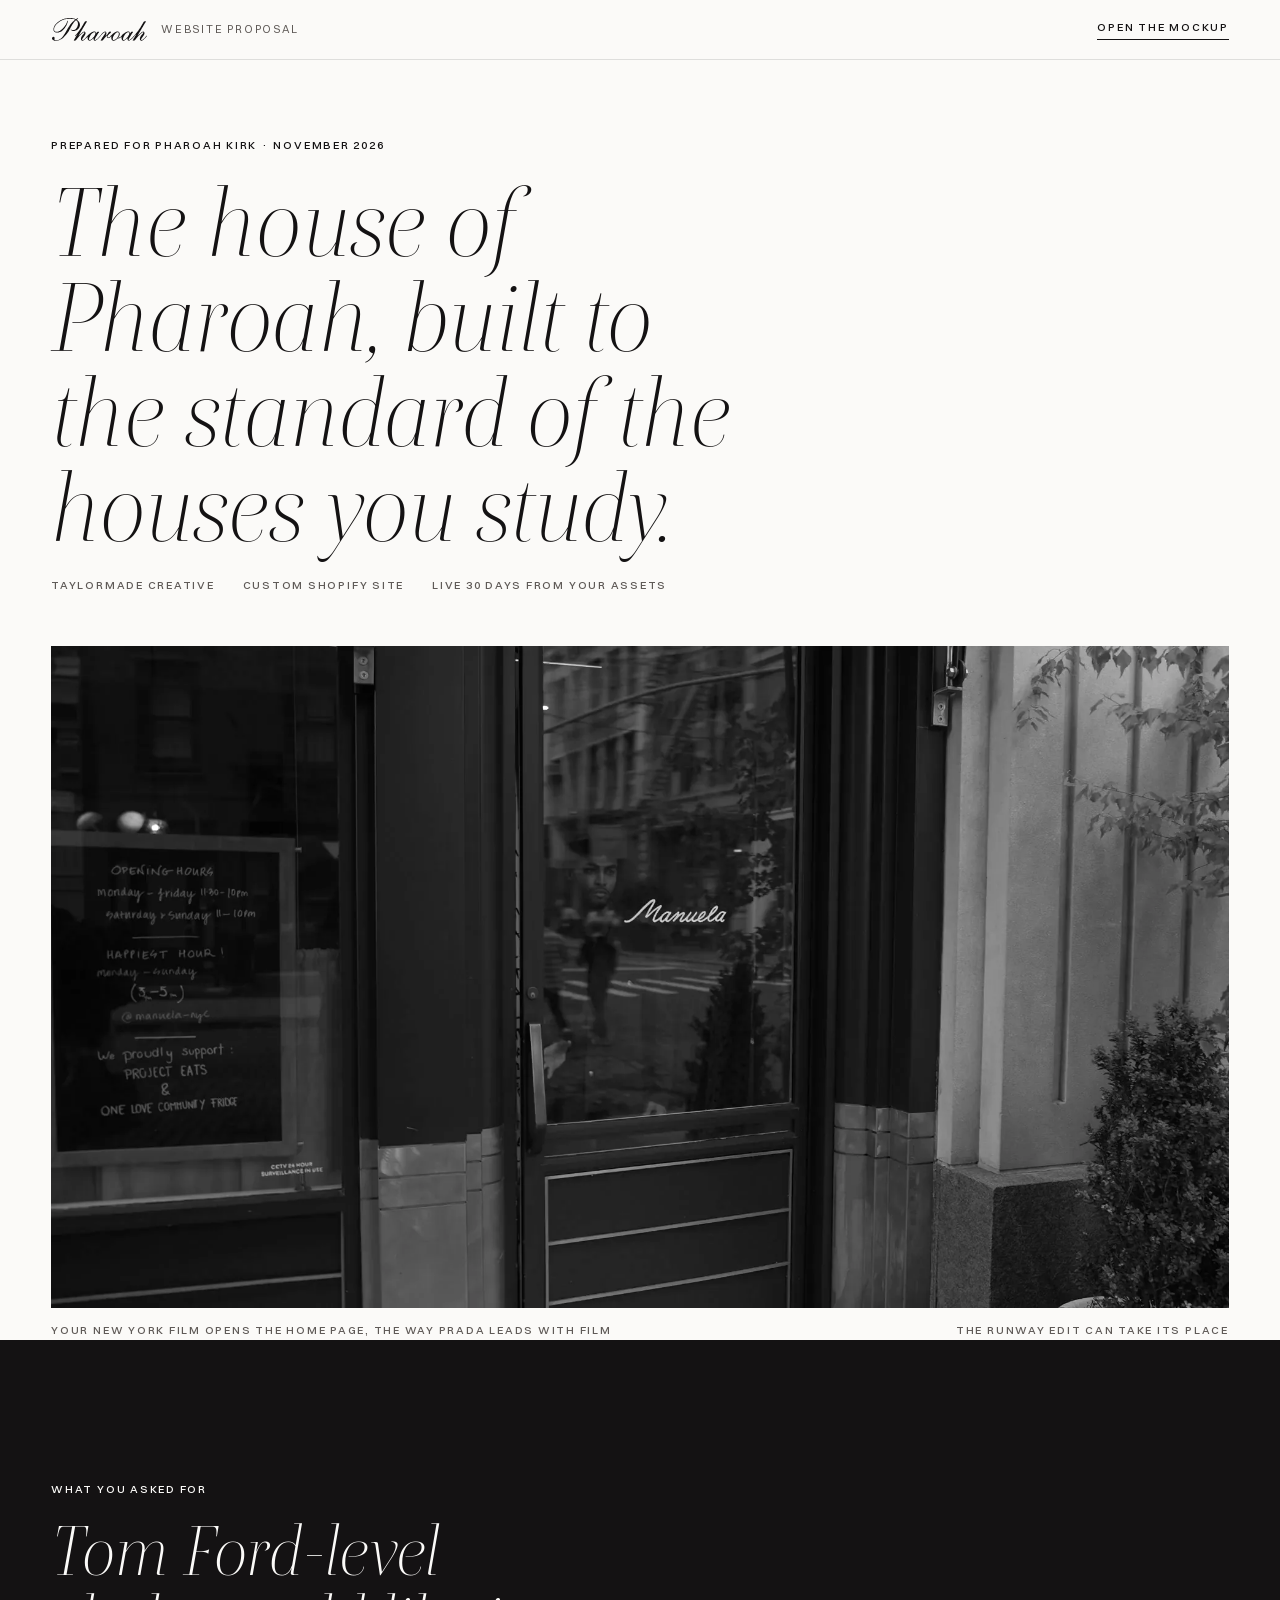
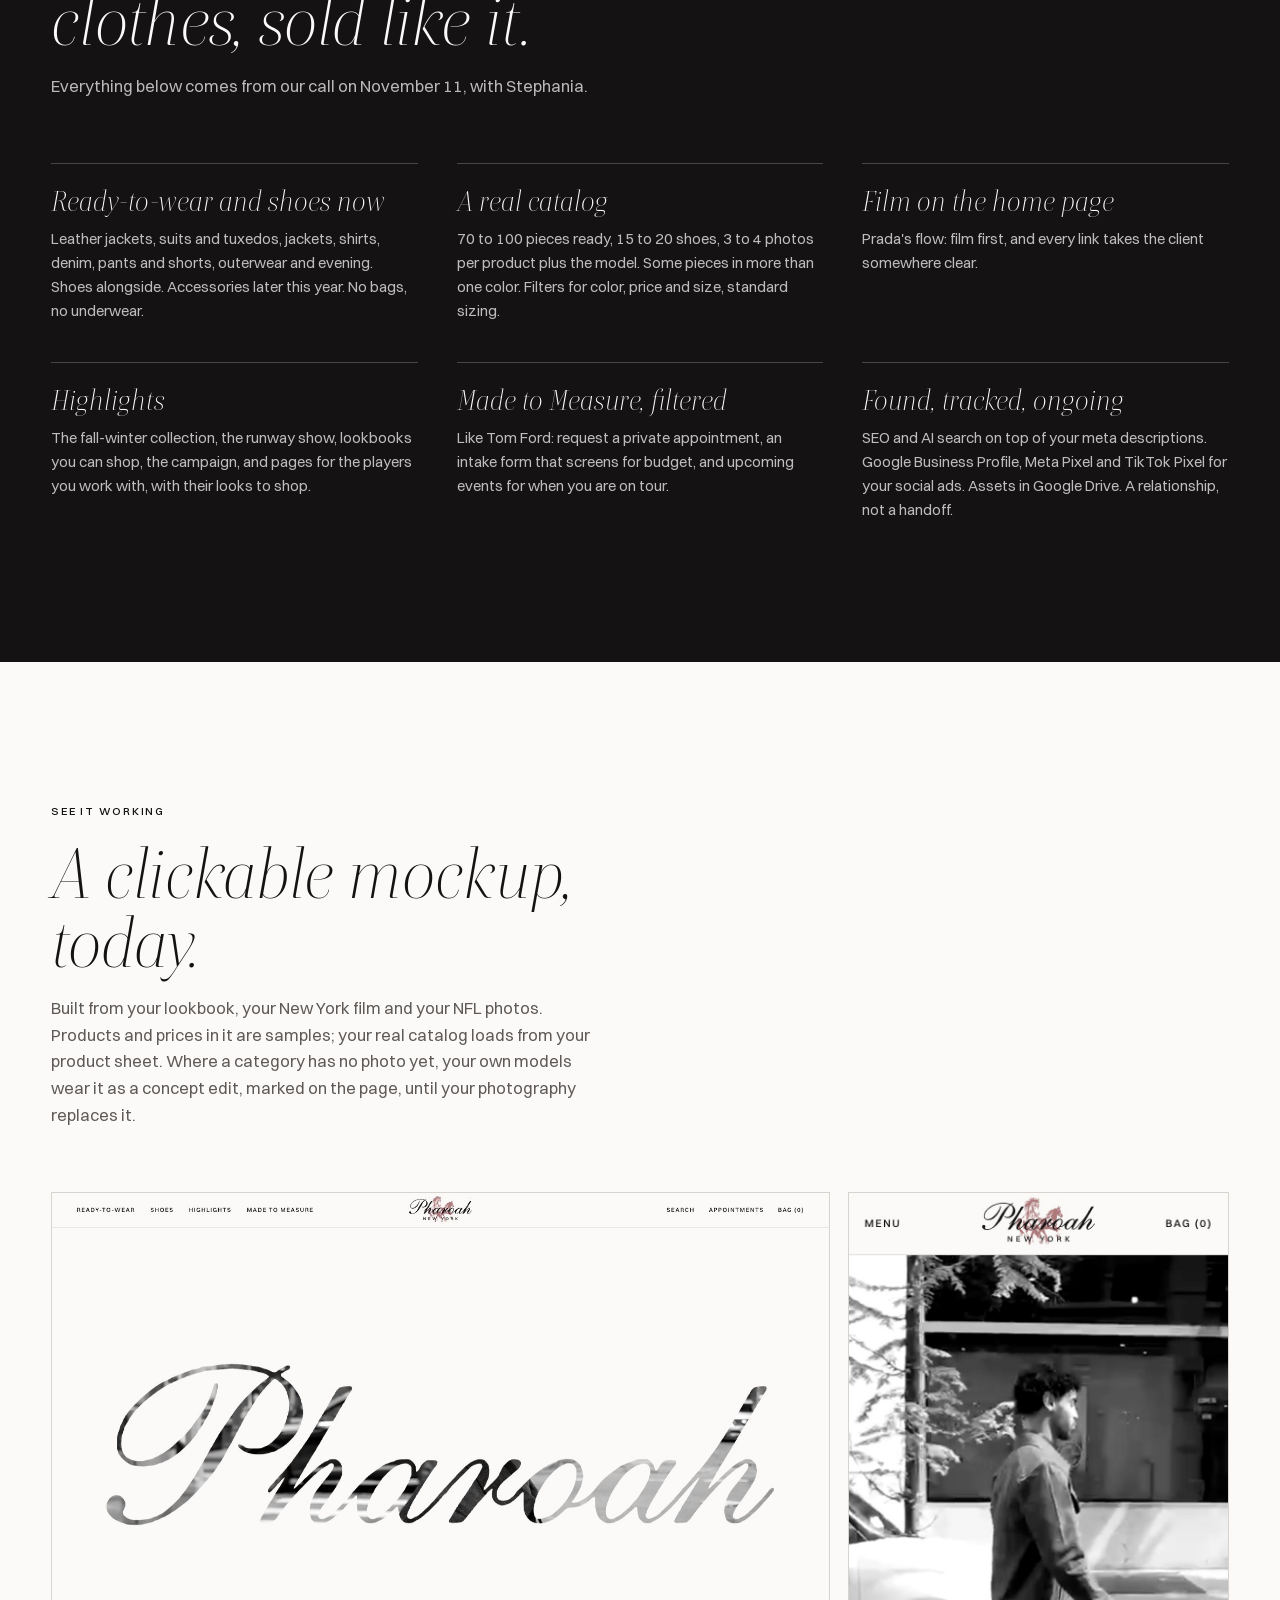
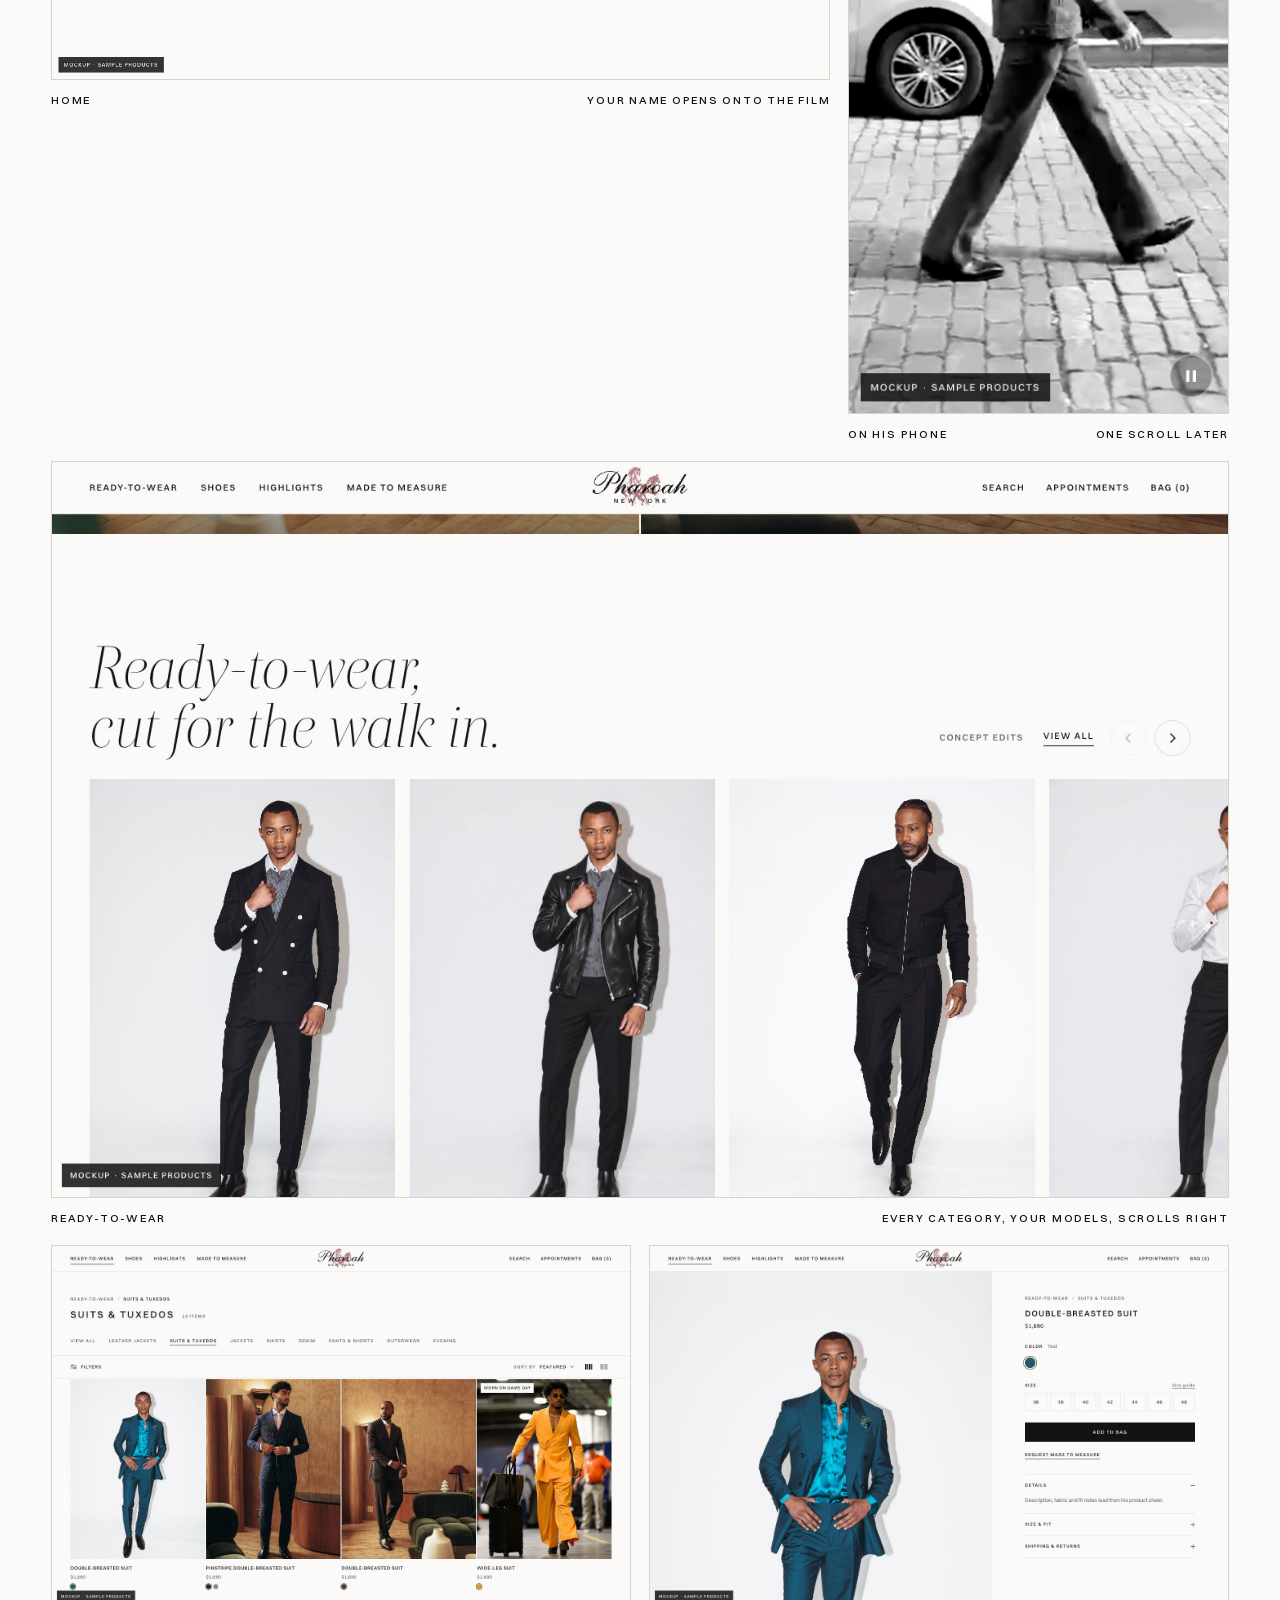
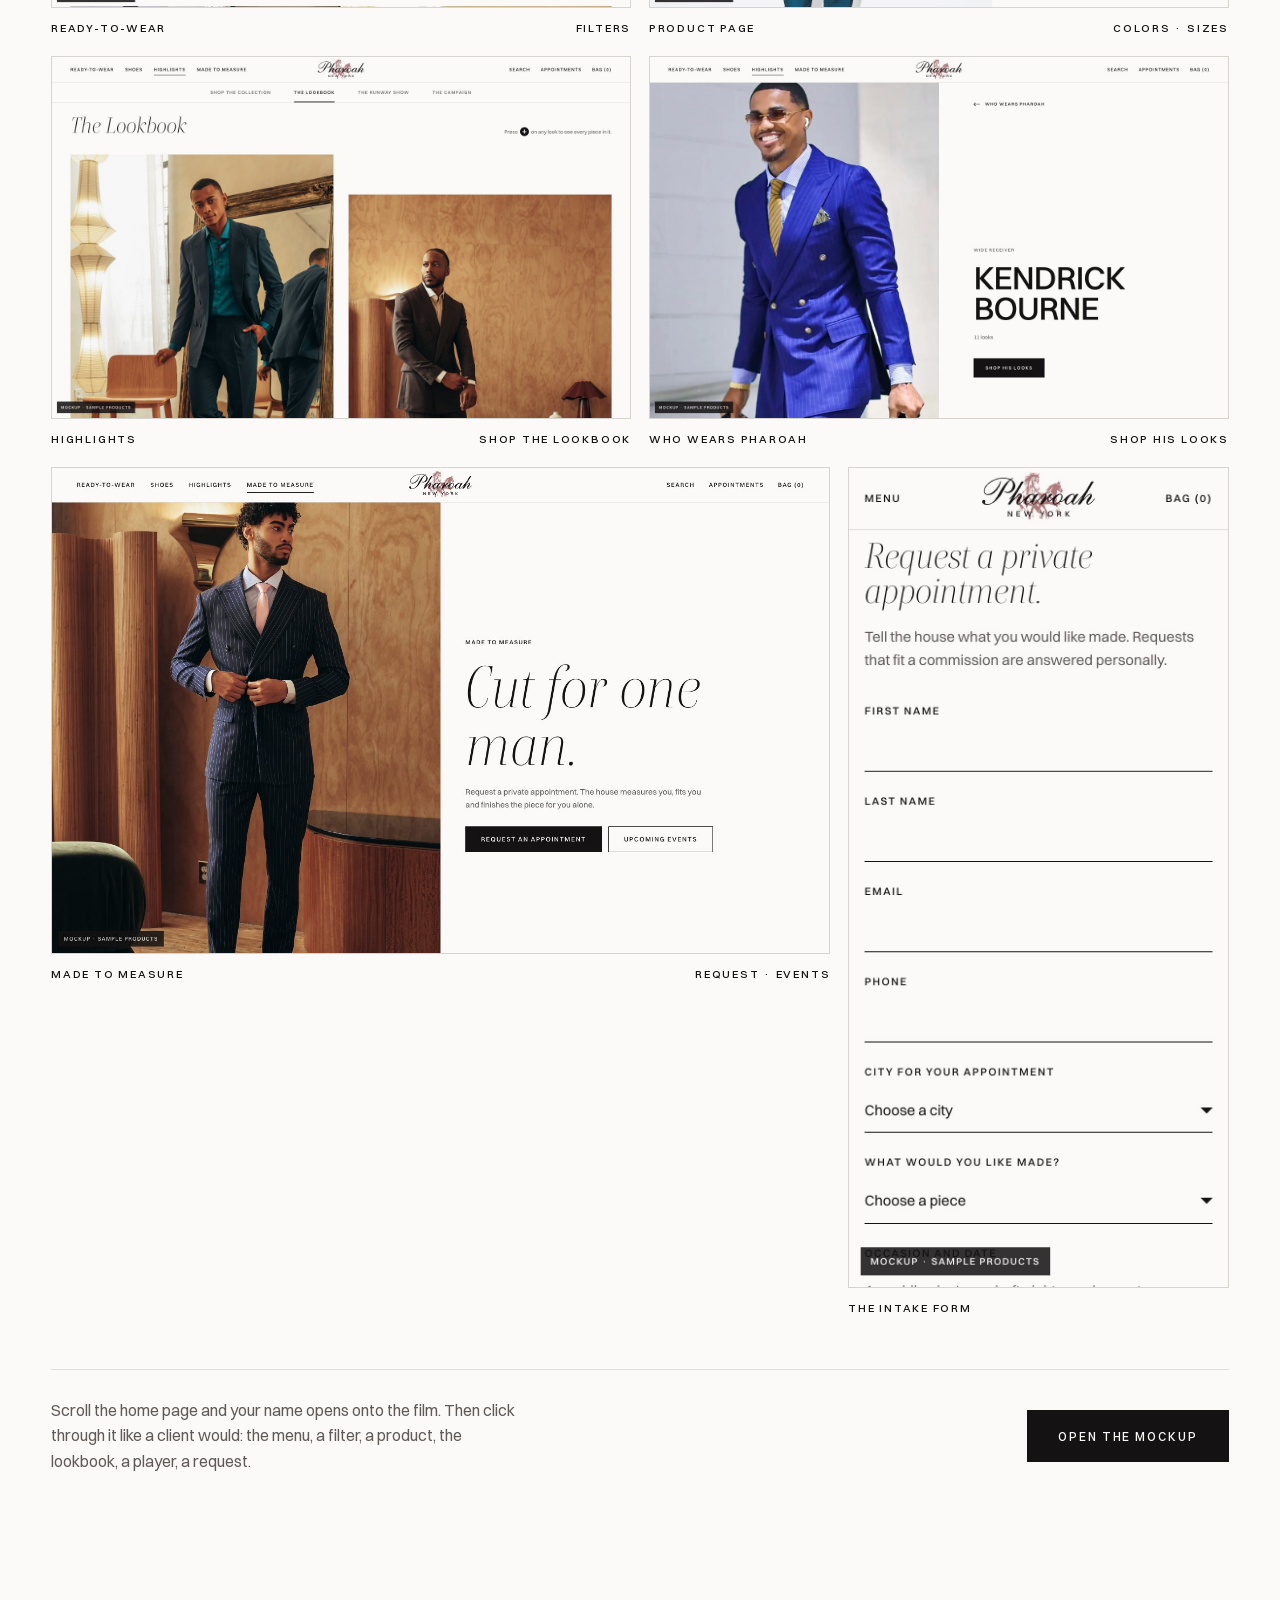
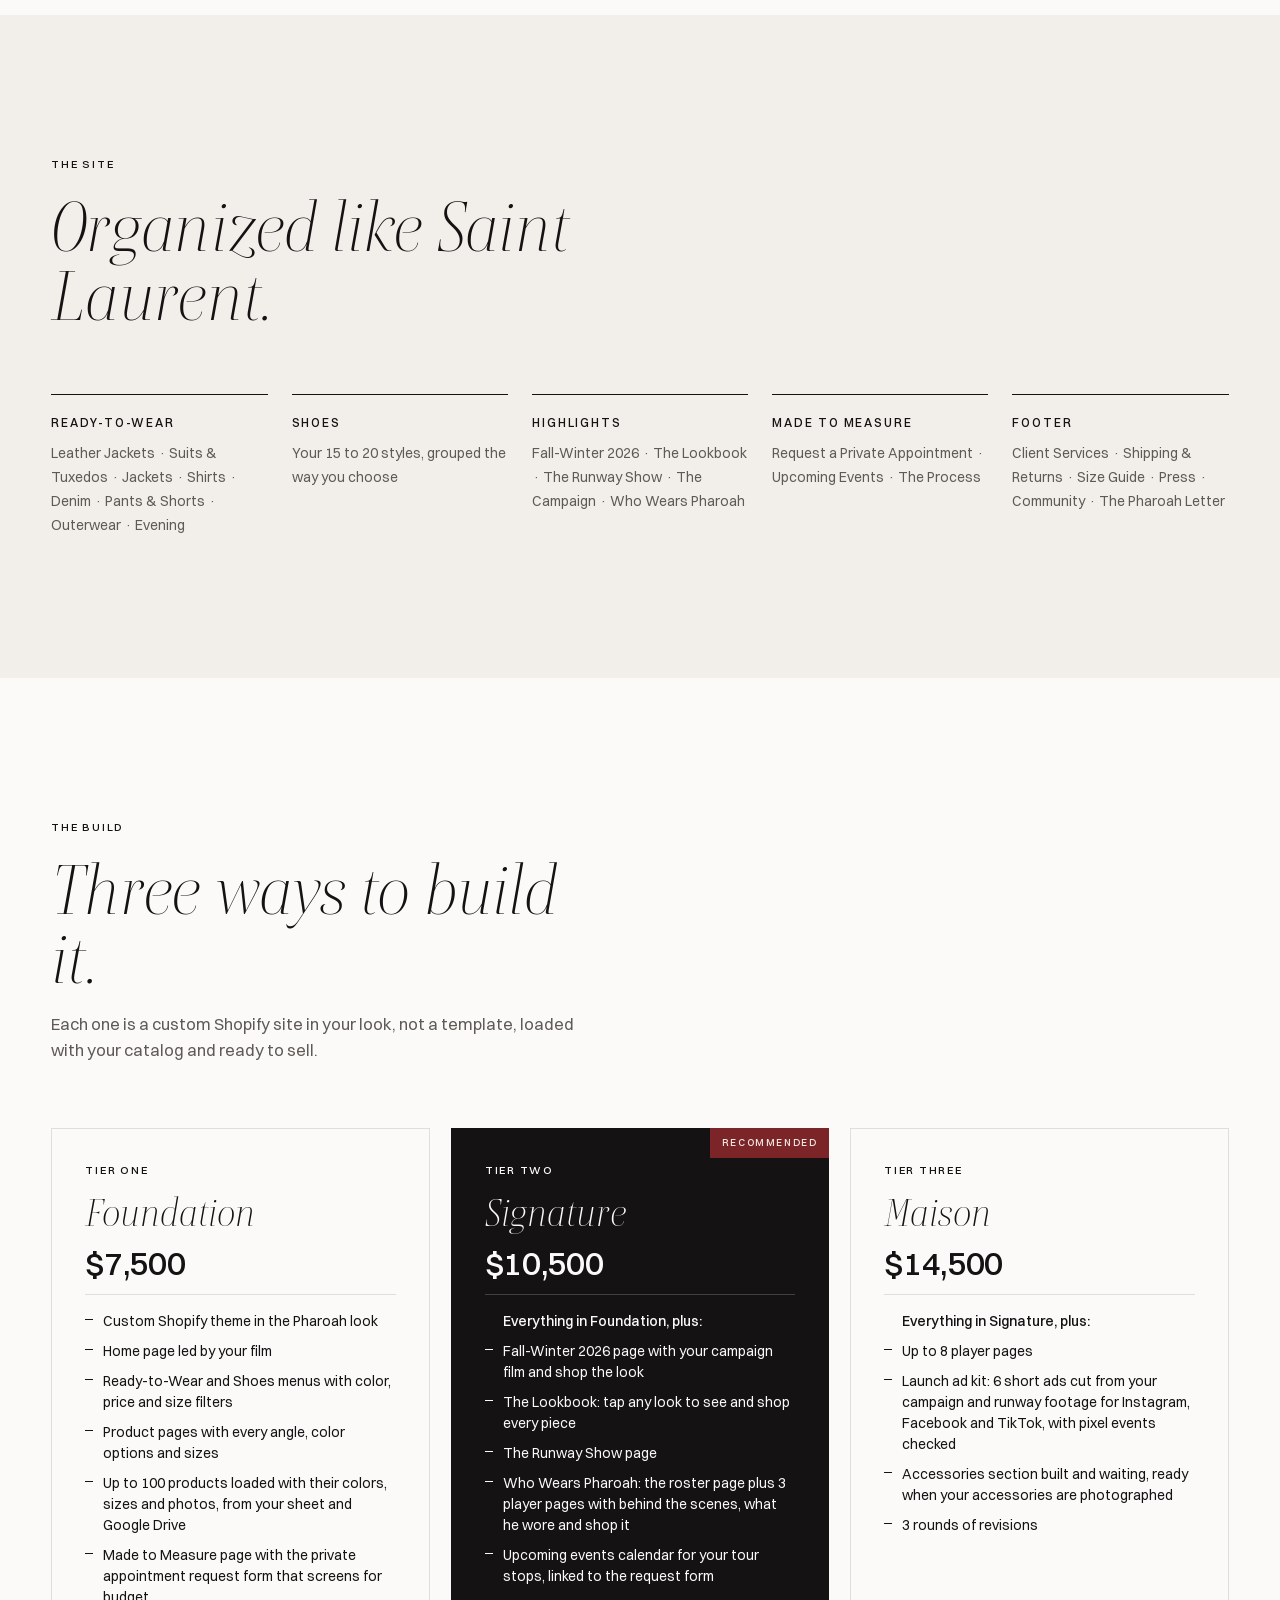
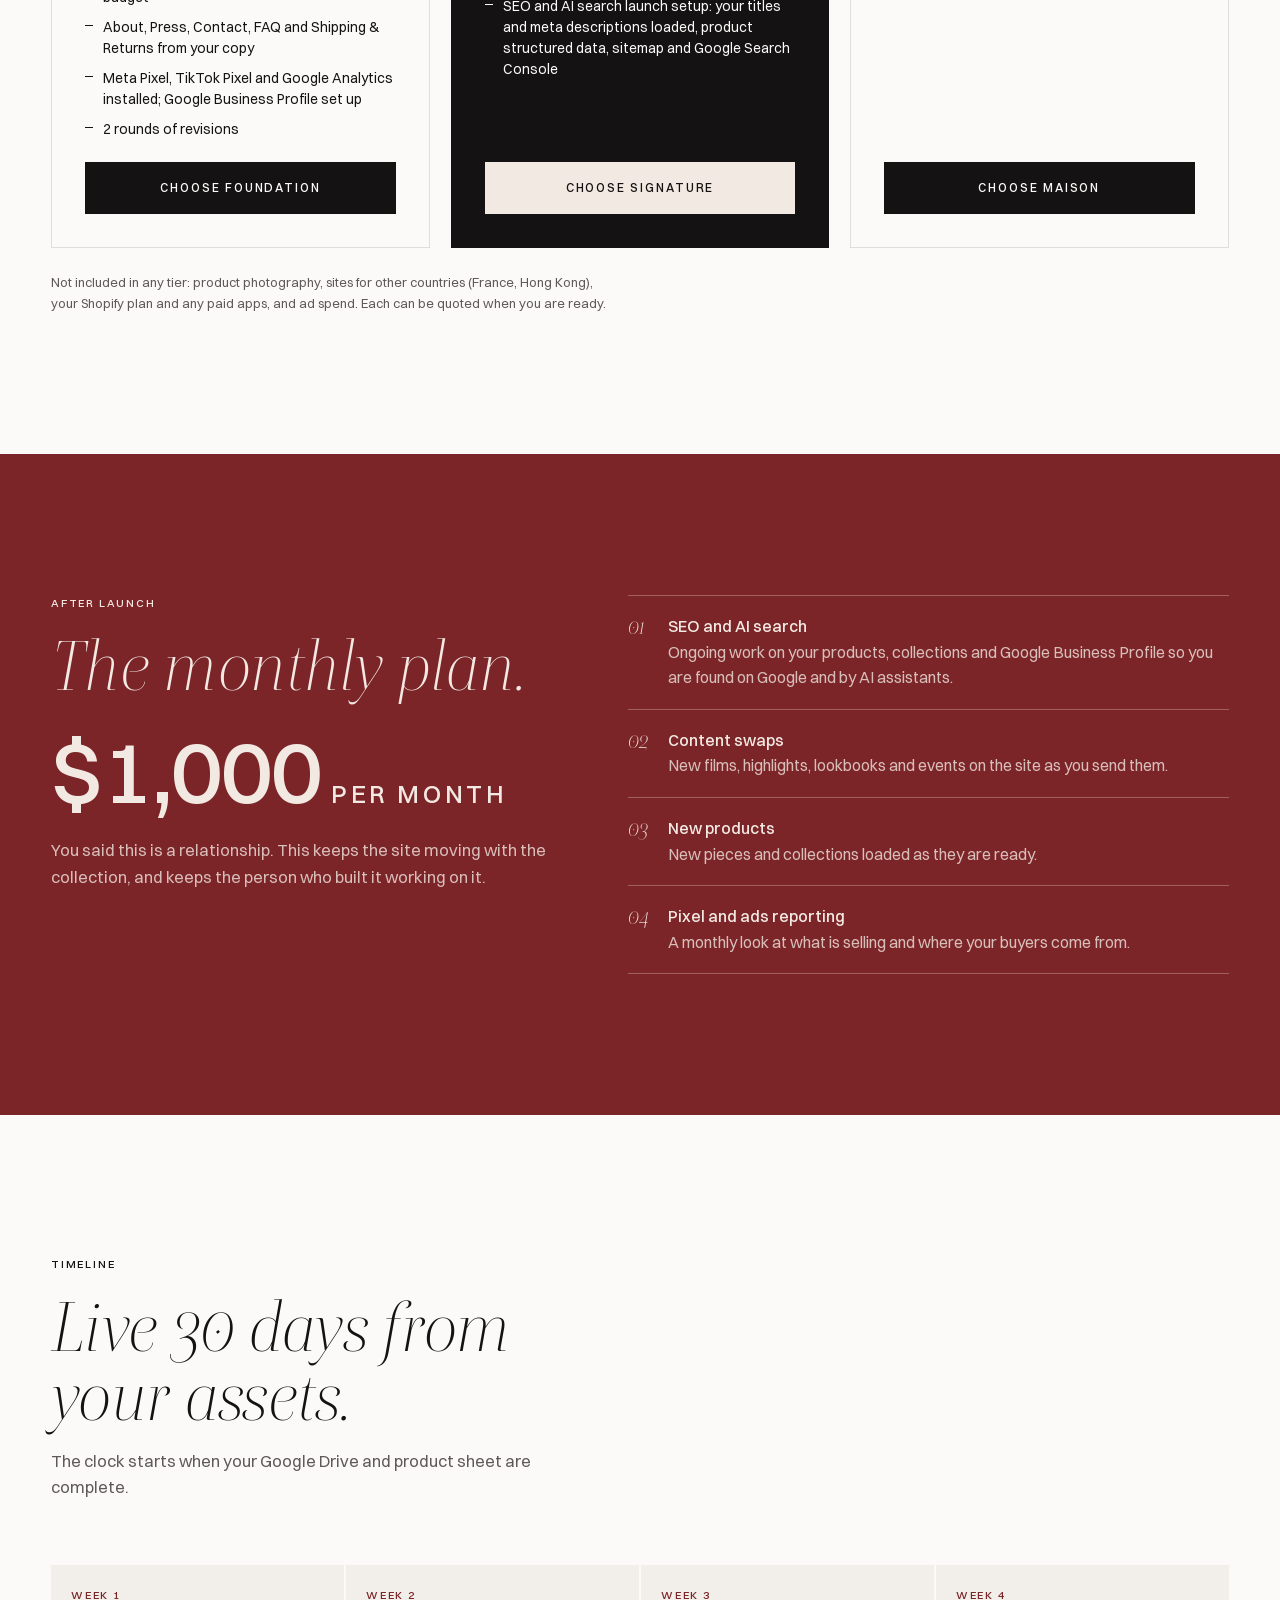
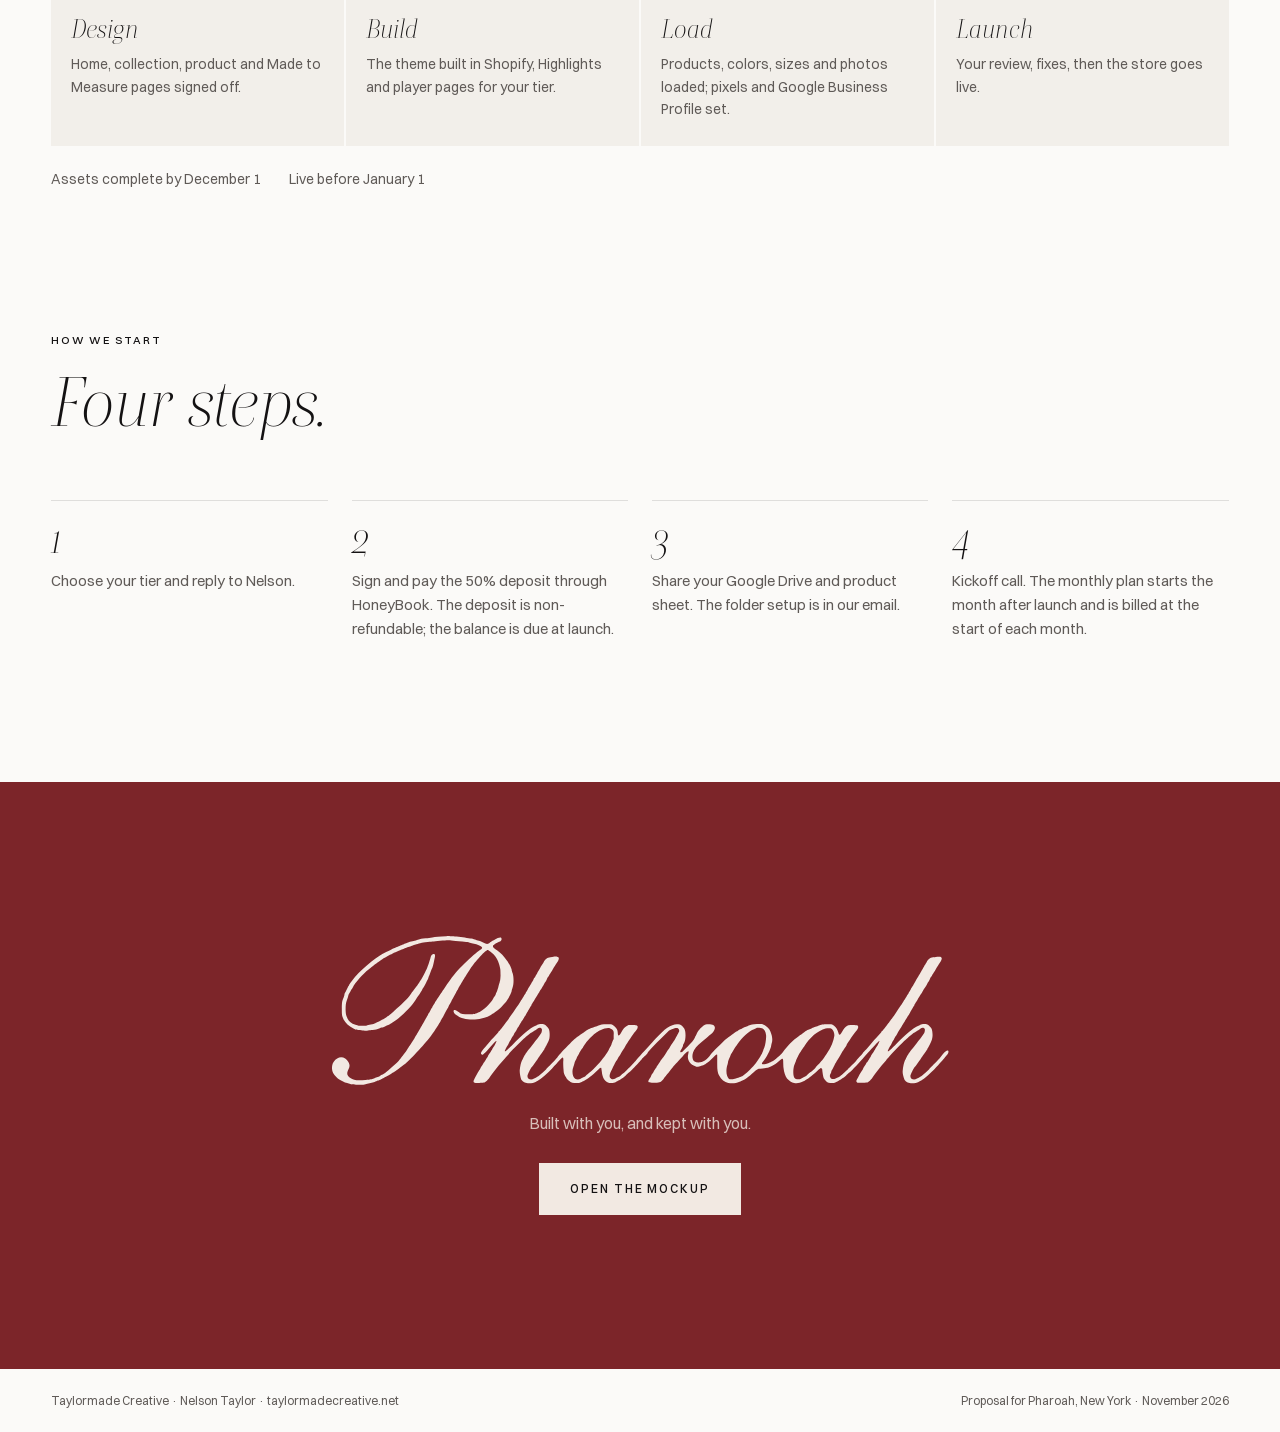
==== index.html @ 53d746f1 "Pharoah proposal and mockup Co-Authored-By: Claude Opus 5.5 <noreply@anthropic.com>" ====
<!doctype html>
<html lang="en">
<head>
  <script>document.documentElement.classList.add('js')</script>
  <meta charset="utf-8">
  <meta name="viewport" content="width=device-width, initial-scale=1, viewport-fit=cover">
  <title>Pharoah · Website Proposal</title>
  <meta name="description" content="A website proposal for Pharoah, New York, from Taylormade Creative.">
  <meta name="robots" content="noindex, nofollow">
  <meta name="theme-color" content="#7C2529">
  <link rel="icon" href="site/assets/img/stallions-oxblood.png">
  <link rel="preload" href="site/assets/video/pharoah-bw-wide.webp" as="image" fetchpriority="high">
  <style>
    @font-face{font-family:"Switzer";src:url("site/assets/fonts/switzer-400.woff2") format("woff2");font-weight:400;font-display:swap}
    @font-face{font-family:"Switzer";src:url("site/assets/fonts/switzer-500.woff2") format("woff2");font-weight:500;font-display:swap}
    @font-face{font-family:"Boska";src:url("site/assets/fonts/boska-300.woff2") format("woff2");font-weight:300;font-display:swap}
    @font-face{font-family:"Boska";src:url("site/assets/fonts/boska-300i.woff2") format("woff2");font-weight:300;font-style:italic;font-display:swap}
    :root{
      --paper:#FBFAF8;--paper-2:#F2EFEA;--ink:#141213;--ink-2:#5F5A57;--line:rgb(20 18 19 / .12);
      --oxblood:#7C2529;--bone:#F2E9E2;--bone-2:rgb(242 233 226 / .78);
      --sans:"Switzer",system-ui,-apple-system,"Helvetica Neue",Arial,sans-serif;--serif:"Boska",Georgia,serif;
      --gutter:clamp(18px,4vw,64px);--max:1320px;--ease-out:cubic-bezier(.23,1,.32,1);
    }
    *,*::before,*::after{box-sizing:border-box}
    html{-webkit-text-size-adjust:100%;text-size-adjust:100%;overflow-x:clip;scroll-behavior:smooth}
    @media (prefers-reduced-motion:reduce){html{scroll-behavior:auto}}
    body{margin:0;background:var(--paper);color:var(--ink);font-family:var(--sans);font-size:16px;line-height:1.6;-webkit-font-smoothing:antialiased}
    img,video{display:block;max-width:100%;height:auto}
    a{color:inherit}
    h1,h2,h3,p,ul,ol,figure{margin:0}
    ul,ol{padding:0;list-style:none}
    [hidden]{display:none!important}
    :focus-visible{outline:1.5px solid currentColor;outline-offset:3px}
    .wrap{width:100%;max-width:var(--max);margin-inline:auto;padding-inline:var(--gutter)}
    .label{font-size:11px;font-weight:500;letter-spacing:.16em;text-transform:uppercase}
    .display{font-family:var(--serif);font-weight:300;font-style:italic;font-size:clamp(40px,5.4vw,84px);line-height:1;letter-spacing:-.01em}
    .lede{font-size:clamp(16px,1.3vw,19px);color:var(--ink-2);max-width:56ch}
    .logo{display:block;width:120px;aspect-ratio:2449/591;background:currentColor;-webkit-mask:url("site/assets/img/pharoah-script.svg") no-repeat center/contain;mask:url("site/assets/img/pharoah-script.svg") no-repeat center/contain}
    .btn{display:inline-flex;align-items:center;justify-content:center;min-height:52px;padding:0 30px;border:1px solid var(--ink);background:var(--ink);color:var(--paper);font-size:12px;font-weight:500;letter-spacing:.16em;text-transform:uppercase;text-decoration:none;transition:background-color 200ms var(--ease-out),color 200ms var(--ease-out),transform 160ms var(--ease-out)}
    .btn:hover{background:transparent;color:var(--ink)}
    .btn:active{transform:scale(.98)}
    .btn--light{background:var(--bone);border-color:var(--bone);color:var(--ink)}
    .btn--light:hover{background:transparent;color:var(--bone)}
    .js .rv{opacity:0;transform:translateY(22px);transition:opacity 900ms var(--ease-out),transform 1000ms var(--ease-out);transition-delay:calc(var(--d,0) * 80ms)}
    .js .rv.in{opacity:1;transform:none}
    [id]{scroll-margin-top:72px}
    @media (prefers-reduced-motion:reduce){.js .rv{opacity:1;transform:none;transition:none}}
    /* Print: everything visible, dark sections keep their color, no fixed bar, no video (its poster prints) */
    @media print{
      .top,.progress{display:none!important}
      .js .rv{opacity:1!important;transform:none!important;transition:none!important}
      .film video{display:none!important}
      .sec--ink,.sec--ox,.sec--tint{-webkit-print-color-adjust:exact;print-color-adjust:exact}
      .tier,.shot,.week,.brief li,.map li{break-inside:avoid}
      a[href]{text-decoration:none}
    }

    /* Top bar */
    .top{position:sticky;top:0;z-index:20;display:flex;align-items:center;justify-content:space-between;gap:16px;height:60px;padding-inline:var(--gutter);background:color-mix(in oklab,var(--paper) 94%,transparent);backdrop-filter:blur(8px);border-bottom:1px solid var(--line)}
    .top__brand{display:flex;align-items:center;gap:14px;text-decoration:none}
    .top__brand .logo{width:96px}
    .top__for{font-size:11px;letter-spacing:.16em;text-transform:uppercase;color:var(--ink-2)}
    .top a.top__cta{font-size:11px;font-weight:500;letter-spacing:.16em;text-transform:uppercase;text-decoration:none;border-bottom:1px solid currentColor;padding-bottom:2px}
    .progress{position:fixed;left:0;right:0;top:60px;z-index:21;height:2px;background:transparent}
    .progress i{display:block;height:100%;background:var(--oxblood);transform:scaleX(0);transform-origin:left}

    /* 01 Cover */
    .cover{padding-top:clamp(40px,6vw,88px)}
    .cover__head{display:grid;gap:22px;margin-bottom:clamp(32px,4vw,56px)}
    .cover__head .display{font-size:clamp(46px,7.4vw,124px);max-width:15ch}
    .cover__meta{display:flex;flex-wrap:wrap;gap:8px 28px;color:var(--ink-2)}
    .film{position:relative;aspect-ratio:16/9;background:#0f0d0e;overflow:clip}
    .film img,.film video{position:absolute;inset:0;width:100%;height:100%;object-fit:cover}
    .film video{opacity:0;transition:opacity 800ms var(--ease-out)}
    .film.is-on video{opacity:1}
    .film__cap{display:flex;flex-wrap:wrap;justify-content:space-between;gap:8px 24px;padding:14px 0 0;color:var(--ink-2)}

    /* Sections */
    .sec{padding-block:clamp(88px,11vw,168px)}
    .sec__head{display:grid;gap:18px;margin-bottom:clamp(36px,5vw,64px);max-width:60ch}
    .sec--ink{background:var(--ink);color:var(--paper)}
    .sec--ink .lede{color:rgb(251 250 248 / .72)}
    .sec--ox{background:var(--oxblood);color:var(--bone)}
    .sec--ox .lede{color:var(--bone-2)}

    /* 02 The brief, in his words */
    .brief{display:grid;grid-template-columns:repeat(3,minmax(0,1fr));gap:clamp(20px,3vw,44px)}
    .brief li{display:grid;align-content:start;gap:10px;padding-top:22px;border-top:1px solid rgb(251 250 248 / .22)}
    .brief h3{font-family:var(--serif);font-style:italic;font-weight:300;font-size:clamp(24px,2.2vw,32px);line-height:1.1}
    .brief p{font-size:15px;color:rgb(251 250 248 / .74)}
    @media (max-width:899px){.brief{grid-template-columns:1fr 1fr}}
    @media (max-width:599px){.brief{grid-template-columns:1fr}}

    /* 03 The mockup */
    .shots{display:grid;grid-template-columns:repeat(6,minmax(0,1fr));gap:clamp(10px,1.4vw,20px)}
    .shot{display:grid;gap:12px;align-content:start;text-decoration:none}
    .shot img{width:100%;border:1px solid var(--line);background:var(--paper-2)}
    .shot--wide{grid-column:span 4}
    .shot--tall{grid-column:span 2}
    .shot--half{grid-column:span 3}
    .shot--full{grid-column:1 / -1}
    .shot span{display:flex;justify-content:space-between;gap:12px}
    .open{display:flex;flex-wrap:wrap;align-items:center;justify-content:space-between;gap:20px;margin-top:clamp(32px,4vw,56px);padding-top:28px;border-top:1px solid var(--line)}
    .open p{max-width:52ch;color:var(--ink-2)}
    @media (max-width:767px){.shot--wide,.shot--tall,.shot--half,.shot--full{grid-column:1 / -1}}

    /* 04 The map */
    .map{display:grid;grid-template-columns:repeat(5,minmax(0,1fr));gap:24px}
    .map li{display:grid;align-content:start;gap:10px;padding-top:18px;border-top:1px solid var(--ink)}
    .map h3{font-size:12px;font-weight:500;letter-spacing:.16em;text-transform:uppercase}
    .map p{font-size:14px;color:var(--ink-2);line-height:1.7}
    @media (max-width:899px){.map{grid-template-columns:1fr 1fr}}

    /* 05 Tiers */
    .tiers{display:grid;grid-template-columns:repeat(3,minmax(0,1fr));gap:clamp(12px,1.6vw,22px);align-items:stretch}
    .tier{position:relative;display:grid;grid-template-rows:auto auto auto 1fr auto;gap:14px;padding:clamp(24px,2.6vw,36px);border:1px solid var(--line);background:var(--paper)}
    .tier--pick{background:var(--ink);color:var(--paper);border-color:var(--ink)}
    .tier__flag{position:absolute;top:-1px;right:-1px;padding:7px 12px;background:var(--oxblood);color:var(--bone);font-size:10px;font-weight:500;letter-spacing:.16em;text-transform:uppercase}
    .tier__name{font-family:var(--serif);font-style:italic;font-weight:300;font-size:clamp(34px,3vw,46px);line-height:1}
    .tier__price{font-size:clamp(30px,2.6vw,40px);font-weight:500;letter-spacing:-.01em;line-height:1}
    .tier__note{font-size:13px;color:var(--ink-2)}
    .tier--pick .tier__note{color:rgb(251 250 248 / .7)}
    .tier ul{display:grid;align-content:start;gap:9px;padding-top:16px;border-top:1px solid var(--line)}
    .tier--pick ul{border-color:rgb(251 250 248 / .2)}
    .tier li{position:relative;padding-left:18px;font-size:14px;line-height:1.5}
    .tier li::before{content:"";position:absolute;left:0;top:.62em;width:8px;height:1px;background:currentColor}
    .tier li.plus{font-weight:500}
    .tier li.plus::before{display:none}
    .tier .btn{margin-top:8px}
    .tier--pick .btn{background:var(--bone);border-color:var(--bone);color:var(--ink)}
    .tier--pick .btn:hover{background:transparent;color:var(--bone)}
    .tiers-foot{margin-top:24px;font-size:13px;color:var(--ink-2);max-width:80ch}
    @media (max-width:999px){.tiers{grid-template-columns:1fr}}

    /* 06 Monthly */
    .monthly{display:grid;grid-template-columns:minmax(0,1fr) minmax(0,1.2fr);gap:clamp(32px,6vw,96px);align-items:start}
    .monthly__price{font-size:clamp(56px,7vw,104px);font-weight:500;letter-spacing:-.02em;line-height:1}
    .monthly__price small{font-size:.28em;font-weight:500;letter-spacing:.14em;text-transform:uppercase;margin-left:10px}
    .monthly ul{display:grid;gap:0;border-top:1px solid rgb(242 233 226 / .3)}
    .monthly li{display:grid;grid-template-columns:auto 1fr;gap:18px;padding:18px 0;border-bottom:1px solid rgb(242 233 226 / .3)}
    .monthly li b{font-family:var(--serif);font-style:italic;font-weight:300;font-size:22px;line-height:1.2;min-width:2ch}
    .monthly li span{color:var(--bone-2)}
    .monthly li strong{display:block;color:var(--bone);font-weight:500}
    @media (max-width:899px){.monthly{grid-template-columns:1fr}}

    /* 07 Timeline */
    .weeks{display:grid;grid-template-columns:repeat(4,minmax(0,1fr));gap:2px;margin-top:8px}
    .week{display:grid;align-content:start;gap:10px;padding:22px 20px 26px;background:var(--paper-2)}
    .week b{font-size:11px;font-weight:500;letter-spacing:.16em;text-transform:uppercase;color:var(--oxblood)}
    .week h3{font-family:var(--serif);font-style:italic;font-weight:300;font-size:26px;line-height:1.1}
    .week p{font-size:14px;color:var(--ink-2)}
    .clock{display:flex;flex-wrap:wrap;gap:8px 28px;margin-top:22px;font-size:14px;color:var(--ink-2)}
    @media (max-width:899px){.weeks{grid-template-columns:1fr 1fr}}
    @media (max-width:599px){.weeks{grid-template-columns:1fr}}

    /* 08 Start */
    .start{display:grid;grid-template-columns:repeat(4,minmax(0,1fr));gap:24px}
    .start li{display:grid;align-content:start;gap:10px;padding-top:18px;border-top:1px solid var(--line)}
    .start b{font-family:var(--serif);font-style:italic;font-weight:300;font-size:40px;line-height:1}
    .start p{font-size:15px;color:var(--ink-2)}
    @media (max-width:899px){.start{grid-template-columns:1fr 1fr}}
    @media (max-width:599px){.start{grid-template-columns:1fr}}

    /* 09 Close */
    .close{display:grid;justify-items:center;text-align:center;gap:26px;padding-block:clamp(96px,12vw,180px)}
    .close .logo{width:min(70vw,620px)}
    .close p{color:var(--bone-2);max-width:48ch}
    .foot{display:flex;flex-wrap:wrap;justify-content:space-between;gap:12px;padding:22px var(--gutter);font-size:12px;color:var(--ink-2)}
  </style>
</head>
<body>
  <header class="top">
    <a class="top__brand" href="#cover" aria-label="Back to the top"><i class="logo" aria-hidden="true"></i><span class="top__for">Website proposal</span></a>
    <a class="top__cta" href="site/index.html">Open the mockup</a>
  </header>
  <div class="progress" aria-hidden="true"><i data-progress></i></div>

  <main>
    <!-- 01 Cover -->
    <section class="cover wrap" id="cover">
      <div class="cover__head">
        <p class="label">Prepared for Pharoah Kirk · November 2026</p>
        <h1 class="display">The house of Pharoah, built to the standard of the houses you study.</h1>
        <div class="cover__meta label"><span>Taylormade Creative</span><span>Custom Shopify site</span><span>Live 30 days from your assets</span></div>
      </div>
      <figure>
        <div class="film" data-film>
          <img src="site/assets/video/pharoah-bw-wide.webp" alt="" width="1920" height="1080" fetchpriority="high">
          <video muted loop playsinline preload="none" aria-hidden="true" data-src="site/assets/video/pharoah-bw-wide.mp4"></video>
        </div>
        <figcaption class="film__cap label"><span>Your New York film opens the home page, the way Prada leads with film</span><span>The runway edit can take its place</span></figcaption>
      </figure>
    </section>

    <!-- 02 What you asked for -->
    <section class="sec sec--ink" aria-labelledby="brief-title">
      <div class="wrap">
        <div class="sec__head">
          <p class="label">What you asked for</p>
          <h2 class="display" id="brief-title">Tom Ford-level clothes, sold like it.</h2>
          <p class="lede">Everything below comes from our call on November 11, with Stephania.</p>
        </div>
        <ul class="brief">
          <li class="rv"><h3>Ready-to-wear and shoes now</h3><p>Leather jackets, suits and tuxedos, jackets, shirts, denim, pants and shorts, outerwear and evening. Shoes alongside. Accessories later this year. No bags, no underwear.</p></li>
          <li class="rv" style="--d:1"><h3>A real catalog</h3><p>70 to 100 pieces ready, 15 to 20 shoes, 3 to 4 photos per product plus the model. Some pieces in more than one color. Filters for color, price and size, standard sizing.</p></li>
          <li class="rv" style="--d:2"><h3>Film on the home page</h3><p>Prada's flow: film first, and every link takes the client somewhere clear.</p></li>
          <li class="rv"><h3>Highlights</h3><p>The fall-winter collection, the runway show, lookbooks you can shop, the campaign, and pages for the players you work with, with their looks to shop.</p></li>
          <li class="rv" style="--d:1"><h3>Made to Measure, filtered</h3><p>Like Tom Ford: request a private appointment, an intake form that screens for budget, and upcoming events for when you are on tour.</p></li>
          <li class="rv" style="--d:2"><h3>Found, tracked, ongoing</h3><p>SEO and AI search on top of your meta descriptions. Google Business Profile, Meta Pixel and TikTok Pixel for your social ads. Assets in Google Drive. A relationship, not a handoff.</p></li>
        </ul>
      </div>
    </section>

    <!-- 03 The mockup -->
    <section class="sec" aria-labelledby="mock-title">
      <div class="wrap">
        <div class="sec__head">
          <p class="label">See it working</p>
          <h2 class="display" id="mock-title">A clickable mockup, today.</h2>
          <p class="lede">Built from your lookbook, your New York film and your NFL photos. Products and prices in it are samples; your real catalog loads from your product sheet. Where a category has no photo yet, your own models wear it as a concept edit, marked on the page, until your photography replaces it.</p>
        </div>
        <div class="shots">
          <a class="shot shot--wide rv" href="site/index.html"><img src="shots/home.jpg" alt="The home page opens with your name cut from the page and your film playing inside the letters" width="1440" height="900" loading="lazy"><span class="label"><span>Home</span><span>Your name opens onto the film</span></span></a>
          <a class="shot shot--tall rv" style="--d:1" href="site/index.html"><img src="shots/home-phone.jpg" alt="On a phone, a scroll later: the film fills the screen" width="390" height="844" loading="lazy"><span class="label"><span>On his phone</span><span>One scroll later</span></span></a>
          <a class="shot shot--full rv" href="site/index.html#rtw-title"><img src="shots/home-rail.jpg" alt="Ready-to-wear: every category in one row that scrolls right, worn by your own models" width="1440" height="900" loading="lazy"><span class="label"><span>Ready-to-Wear</span><span>Every category, your models, scrolls right</span></span></a>
          <a class="shot shot--half rv" href="site/collection.html?c=suits-tuxedos"><img src="shots/collection.jpg" alt="Suits and tuxedos with color, price and size filters" width="1440" height="900" loading="lazy"><span class="label"><span>Ready-to-Wear</span><span>Filters</span></span></a>
          <a class="shot shot--half rv" style="--d:1" href="site/product.html?id=teal-db-suit"><img src="shots/product.jpg" alt="A product page with every angle, color and size" width="1440" height="900" loading="lazy"><span class="label"><span>Product page</span><span>Colors · sizes</span></span></a>
          <a class="shot shot--half rv" href="site/highlights.html#lookbook"><img src="shots/highlights.jpg" alt="Fall-Winter 2026 highlights with the lookbook" width="1440" height="900" loading="lazy"><span class="label"><span>Highlights</span><span>Shop the lookbook</span></span></a>
          <a class="shot shot--half rv" style="--d:1" href="site/player.html?p=kendrick-bourne"><img src="shots/player.jpg" alt="A player landing page" width="1440" height="900" loading="lazy"><span class="label"><span>Who Wears Pharoah</span><span>Shop his looks</span></span></a>
          <a class="shot shot--wide rv" href="site/made-to-measure.html"><img src="shots/mtm.jpg" alt="Made to Measure with the private appointment request" width="1440" height="900" loading="lazy"><span class="label"><span>Made to Measure</span><span>Request · events</span></span></a>
          <a class="shot shot--tall rv" style="--d:1" href="site/made-to-measure.html#request"><img src="shots/mtm-phone.jpg" alt="The request form on a phone" width="390" height="844" loading="lazy"><span class="label"><span>The intake form</span></span></a>
        </div>
        <div class="open">
          <p>Scroll the home page and your name opens onto the film. Then click through it like a client would: the menu, a filter, a product, the lookbook, a player, a request.</p>
          <a class="btn" href="site/index.html">Open the mockup</a>
        </div>
      </div>
    </section>

    <!-- 04 The map -->
    <section class="sec sec--tint" style="background:var(--paper-2)" aria-labelledby="map-title">
      <div class="wrap">
        <div class="sec__head">
          <p class="label">The site</p>
          <h2 class="display" id="map-title">Organized like Saint Laurent.</h2>
        </div>
        <ul class="map">
          <li class="rv"><h3>Ready-to-Wear</h3><p>Leather Jackets · Suits &amp; Tuxedos · Jackets · Shirts · Denim · Pants &amp; Shorts · Outerwear · Evening</p></li>
          <li class="rv" style="--d:1"><h3>Shoes</h3><p>Your 15 to 20 styles, grouped the way you choose</p></li>
          <li class="rv" style="--d:2"><h3>Highlights</h3><p>Fall-Winter 2026 · The Lookbook · The Runway Show · The Campaign · Who Wears Pharoah</p></li>
          <li class="rv" style="--d:3"><h3>Made to Measure</h3><p>Request a Private Appointment · Upcoming Events · The Process</p></li>
          <li class="rv" style="--d:4"><h3>Footer</h3><p>Client Services · Shipping &amp; Returns · Size Guide · Press · Community · The Pharoah Letter</p></li>
        </ul>
      </div>
    </section>

    <!-- 05 Three ways -->
    <section class="sec" id="tiers" aria-labelledby="tiers-title">
      <div class="wrap">
        <div class="sec__head">
          <p class="label">The build</p>
          <h2 class="display" id="tiers-title">Three ways to build it.</h2>
          <p class="lede">Each one is a custom Shopify site in your look, not a template, loaded with your catalog and ready to sell.</p>
        </div>
        <div class="tiers">
          <article class="tier rv">
            <p class="label">Tier one</p>
            <h3 class="tier__name">Foundation</h3>
            <p class="tier__price">$7,500</p>
            <ul>
              <li>Custom Shopify theme in the Pharoah look</li>
              <li>Home page led by your film</li>
              <li>Ready-to-Wear and Shoes menus with color, price and size filters</li>
              <li>Product pages with every angle, color options and sizes</li>
              <li>Up to 100 products loaded with their colors, sizes and photos, from your sheet and Google Drive</li>
              <li>Made to Measure page with the private appointment request form that screens for budget</li>
              <li>About, Press, Contact, FAQ and Shipping &amp; Returns from your copy</li>
              <li>Meta Pixel, TikTok Pixel and Google Analytics installed; Google Business Profile set up</li>
              <li>2 rounds of revisions</li>
            </ul>
            <a class="btn" href="#start">Choose Foundation</a>
          </article>
          <article class="tier tier--pick rv" style="--d:1">
            <span class="tier__flag">Recommended</span>
            <p class="label">Tier two</p>
            <h3 class="tier__name">Signature</h3>
            <p class="tier__price">$10,500</p>
            <ul>
              <li class="plus">Everything in Foundation, plus:</li>
              <li>Fall-Winter 2026 page with your campaign film and shop the look</li>
              <li>The Lookbook: tap any look to see and shop every piece</li>
              <li>The Runway Show page</li>
              <li>Who Wears Pharoah: the roster page plus 3 player pages with behind the scenes, what he wore and shop it</li>
              <li>Upcoming events calendar for your tour stops, linked to the request form</li>
              <li>SEO and AI search launch setup: your titles and meta descriptions loaded, product structured data, sitemap and Google Search Console</li>
            </ul>
            <a class="btn" href="#start">Choose Signature</a>
          </article>
          <article class="tier rv" style="--d:2">
            <p class="label">Tier three</p>
            <h3 class="tier__name">Maison</h3>
            <p class="tier__price">$14,500</p>
            <ul>
              <li class="plus">Everything in Signature, plus:</li>
              <li>Up to 8 player pages</li>
              <li>Launch ad kit: 6 short ads cut from your campaign and runway footage for Instagram, Facebook and TikTok, with pixel events checked</li>
              <li>Accessories section built and waiting, ready when your accessories are photographed</li>
              <li>3 rounds of revisions</li>
            </ul>
            <a class="btn" href="#start">Choose Maison</a>
          </article>
        </div>
        <p class="tiers-foot">Not included in any tier: product photography, sites for other countries (France, Hong Kong), your Shopify plan and any paid apps, and ad spend. Each can be quoted when you are ready.</p>
      </div>
    </section>

    <!-- 06 Monthly -->
    <section class="sec sec--ox" aria-labelledby="monthly-title">
      <div class="wrap monthly">
        <div>
          <p class="label">After launch</p>
          <h2 class="display" id="monthly-title" style="margin:18px 0 26px">The monthly plan.</h2>
          <p class="monthly__price">$1,000<small>per month</small></p>
          <p class="lede" style="margin-top:22px">You said this is a relationship. This keeps the site moving with the collection, and keeps the person who built it working on it.</p>
        </div>
        <ul>
          <li><b>01</b><span><strong>SEO and AI search</strong>Ongoing work on your products, collections and Google Business Profile so you are found on Google and by AI assistants.</span></li>
          <li><b>02</b><span><strong>Content swaps</strong>New films, highlights, lookbooks and events on the site as you send them.</span></li>
          <li><b>03</b><span><strong>New products</strong>New pieces and collections loaded as they are ready.</span></li>
          <li><b>04</b><span><strong>Pixel and ads reporting</strong>A monthly look at what is selling and where your buyers come from.</span></li>
        </ul>
      </div>
    </section>

    <!-- 07 Timeline -->
    <section class="sec" aria-labelledby="time-title">
      <div class="wrap">
        <div class="sec__head">
          <p class="label">Timeline</p>
          <h2 class="display" id="time-title">Live 30 days from your assets.</h2>
          <p class="lede">The clock starts when your Google Drive and product sheet are complete.</p>
        </div>
        <ol class="weeks">
          <li class="week rv"><b>Week 1</b><h3>Design</h3><p>Home, collection, product and Made to Measure pages signed off.</p></li>
          <li class="week rv" style="--d:1"><b>Week 2</b><h3>Build</h3><p>The theme built in Shopify, Highlights and player pages for your tier.</p></li>
          <li class="week rv" style="--d:2"><b>Week 3</b><h3>Load</h3><p>Products, colors, sizes and photos loaded; pixels and Google Business Profile set.</p></li>
          <li class="week rv" style="--d:3"><b>Week 4</b><h3>Launch</h3><p>Your review, fixes, then the store goes live.</p></li>
        </ol>
        <p class="clock"><span>Assets complete by December 1</span><span>Live before January 1</span></p>
      </div>
    </section>

    <!-- 08 How we start -->
    <section class="sec" id="start" style="padding-top:0" aria-labelledby="start-title">
      <div class="wrap">
        <div class="sec__head">
          <p class="label">How we start</p>
          <h2 class="display" id="start-title">Four steps.</h2>
        </div>
        <ol class="start">
          <li class="rv"><b>1</b><p>Choose your tier and reply to Nelson.</p></li>
          <li class="rv" style="--d:1"><b>2</b><p>Sign and pay the 50% deposit through HoneyBook. The deposit is non-refundable; the balance is due at launch.</p></li>
          <li class="rv" style="--d:2"><b>3</b><p>Share your Google Drive and product sheet. The folder setup is in our email.</p></li>
          <li class="rv" style="--d:3"><b>4</b><p>Kickoff call. The monthly plan starts the month after launch and is billed at the start of each month.</p></li>
        </ol>
      </div>
    </section>

    <!-- 09 Close -->
    <section class="sec--ox">
      <div class="wrap close">
        <i class="logo" aria-hidden="true"></i>
        <p>Built with you, and kept with you.</p>
        <a class="btn btn--light" href="site/index.html">Open the mockup</a>
      </div>
    </section>
  </main>
  <footer class="foot"><span>Taylormade Creative · Nelson Taylor · taylormadecreative.net</span><span>Proposal for Pharoah, New York · November 2026</span></footer>

  <script>
    (() => {
      const reduce = window.matchMedia('(prefers-reduced-motion: reduce)').matches;
      // Film: after the poster, muted, paused offscreen, never for reduced motion
      const wrap = document.querySelector('[data-film]');
      const v = wrap.querySelector('video');
      if (!reduce) {
        const start = () => { if (!v.src) v.src = v.dataset.src; const p = v.play(); if (p && p.catch) p.catch(() => {}); };
        v.addEventListener('playing', () => wrap.classList.add('is-on'));
        new IntersectionObserver(([e]) => { if (e.isIntersecting) start(); else v.pause(); }, { threshold: 0.2 }).observe(wrap);
      }
      // Reveals
      const io = new IntersectionObserver((es) => es.forEach((e) => { if (e.isIntersecting) { e.target.classList.add('in'); io.unobserve(e.target); } }), { rootMargin: '0px 0px -8% 0px', threshold: 0.1 });
      document.querySelectorAll('.rv').forEach((el) => (reduce ? el.classList.add('in') : io.observe(el)));
      // Shared #section links: land on the section after fonts and layout settle
      if (location.hash) {
        const go = () => { try { const el = document.querySelector(location.hash); if (el) el.scrollIntoView(); } catch (e) { /* not a selector */ } };
        (document.fonts ? document.fonts.ready : Promise.resolve()).then(() => requestAnimationFrame(go));
        addEventListener('load', go, { once: true });
      }
      // Progress
      const bar = document.querySelector('[data-progress]');
      let q = false;
      const run = () => { q = false; const h = document.documentElement.scrollHeight - innerHeight; bar.style.transform = `scaleX(${h > 0 ? (scrollY / h).toFixed(4) : 0})`; };
      addEventListener('scroll', () => { if (!q) { q = true; requestAnimationFrame(run); } }, { passive: true });
    })();
  </script>
</body>
</html>
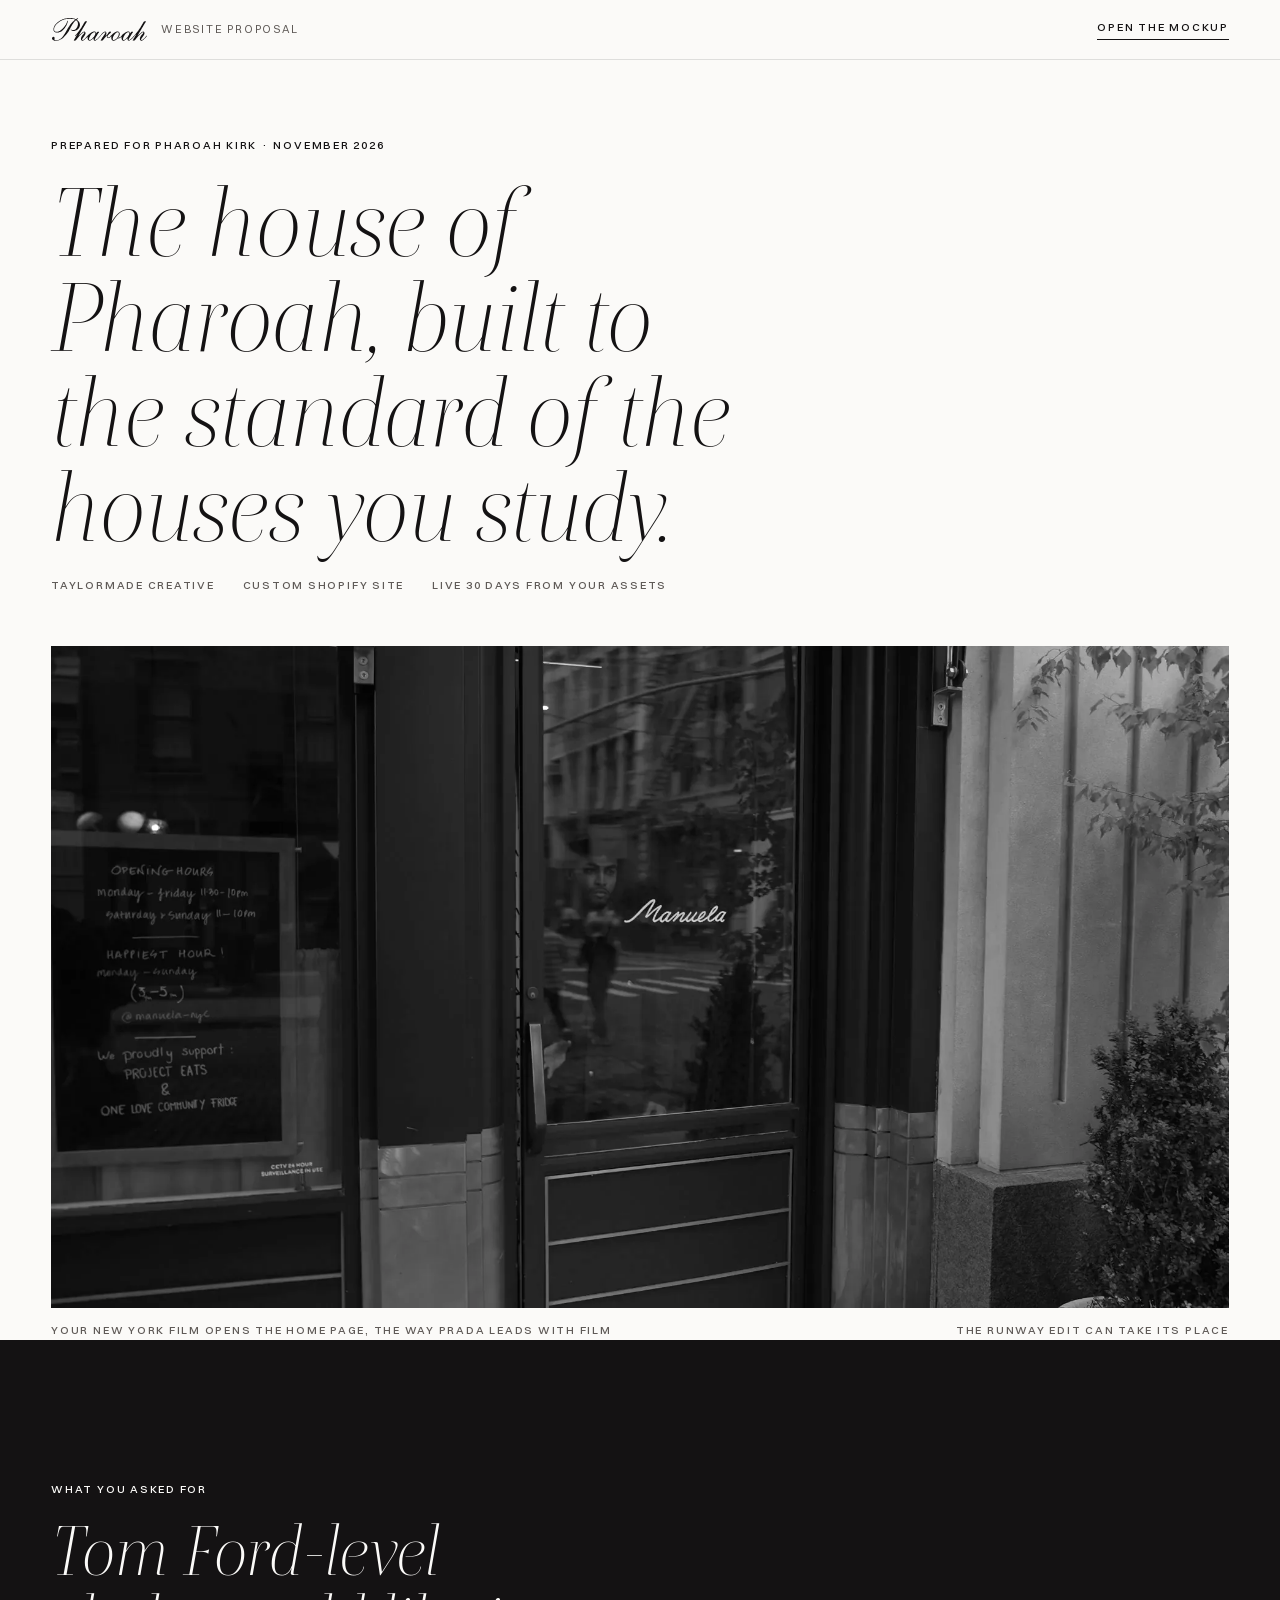
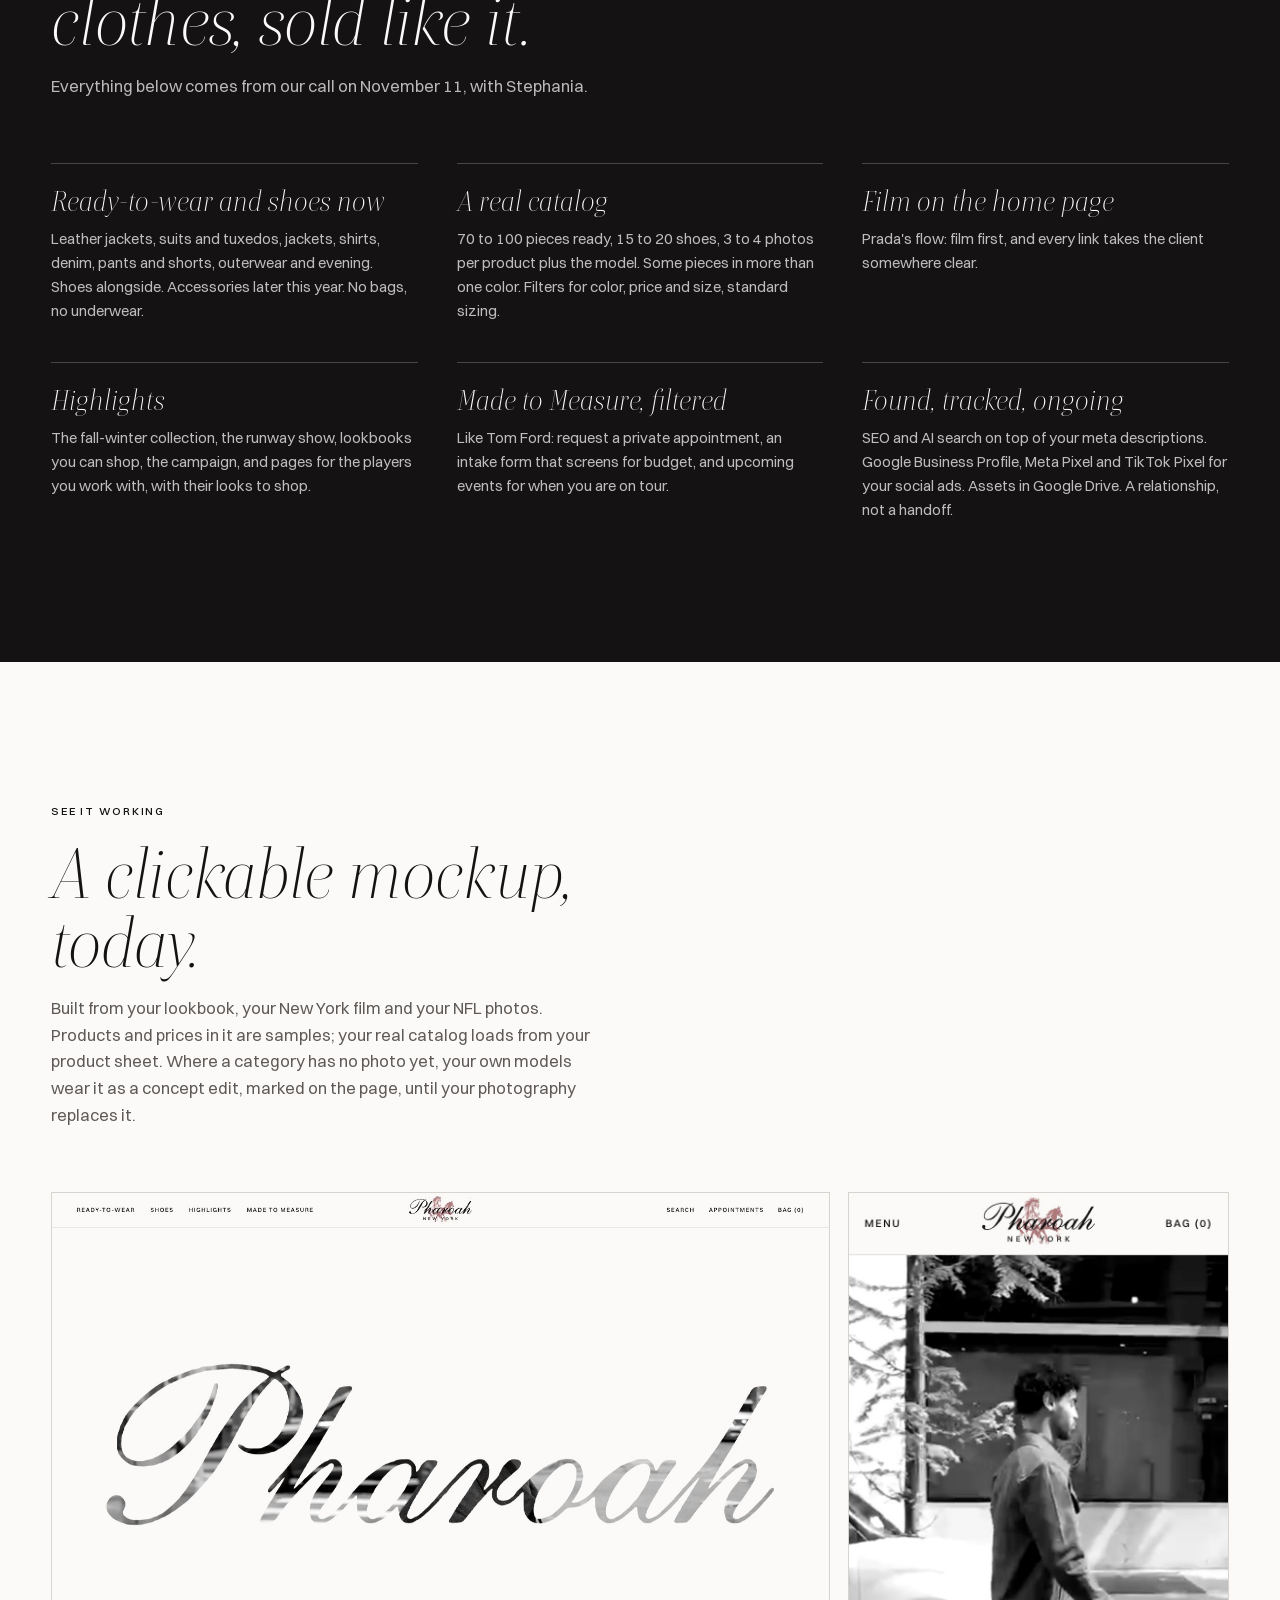
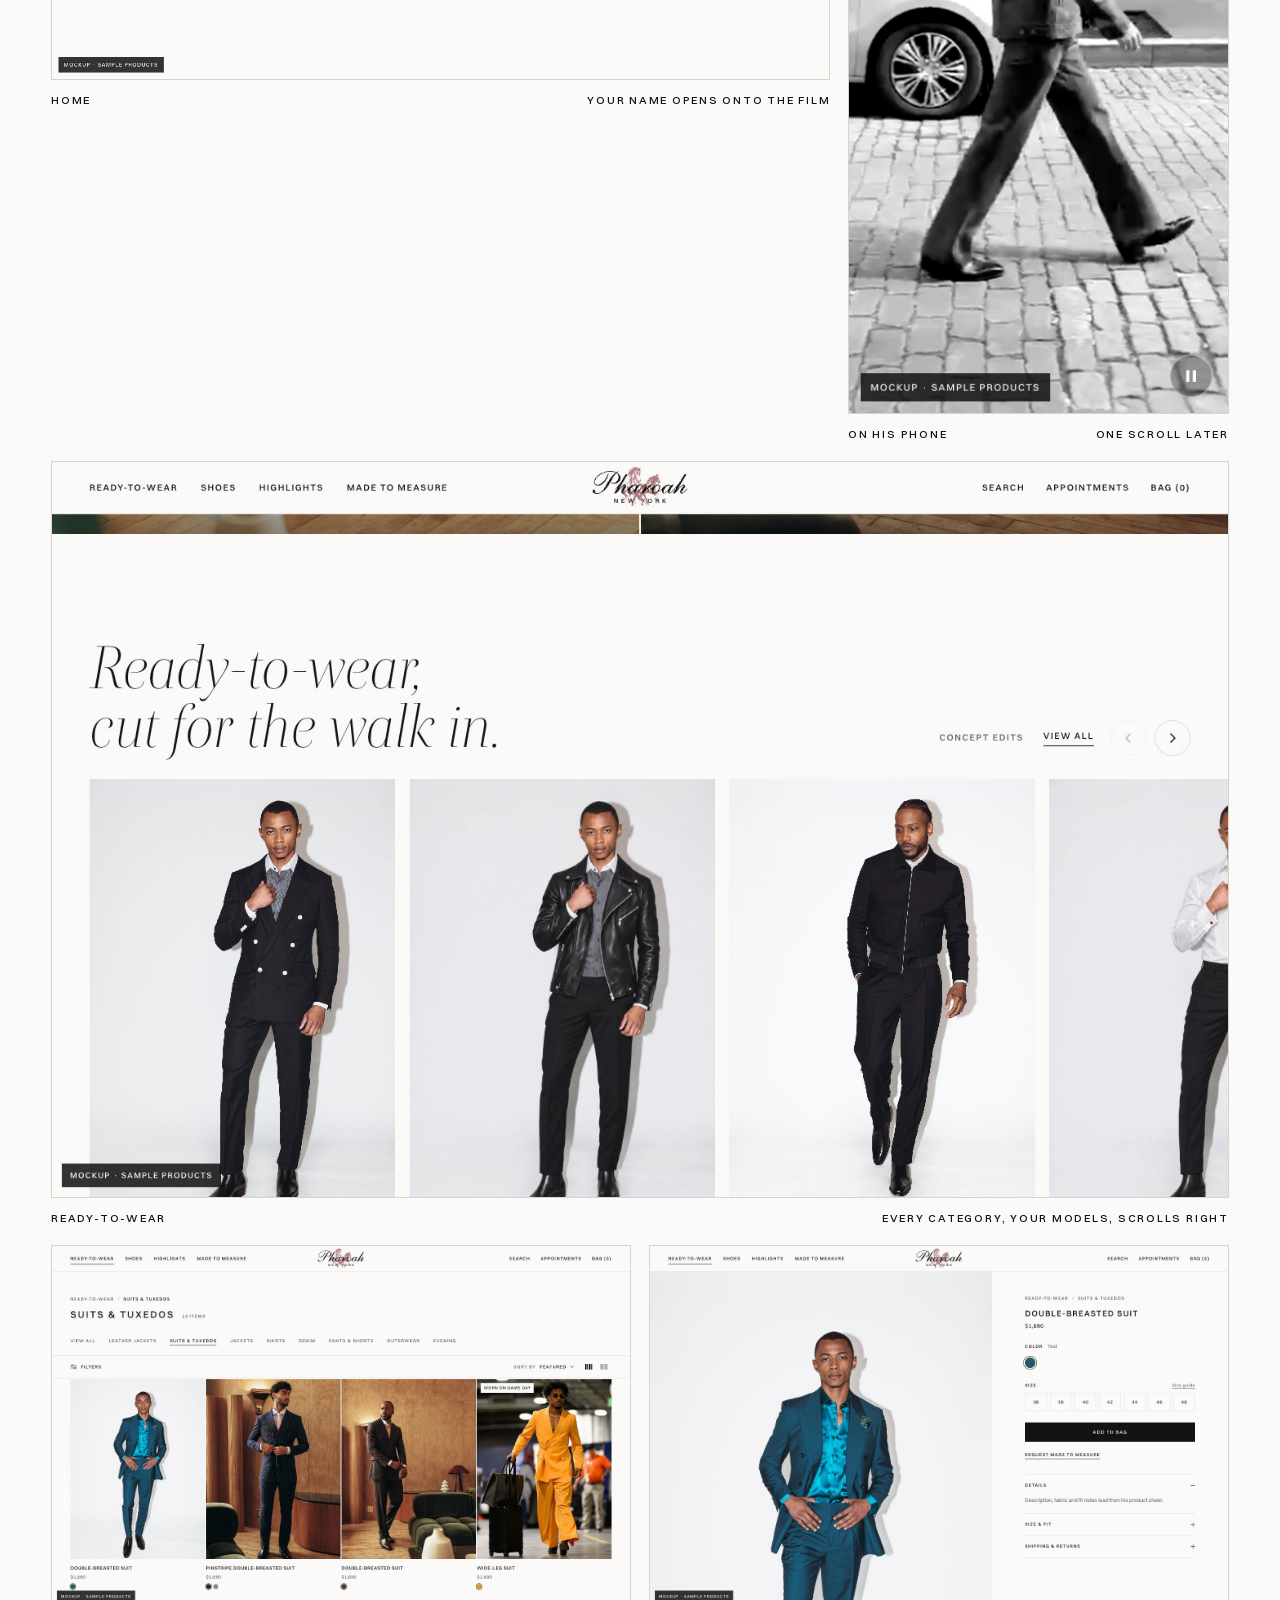
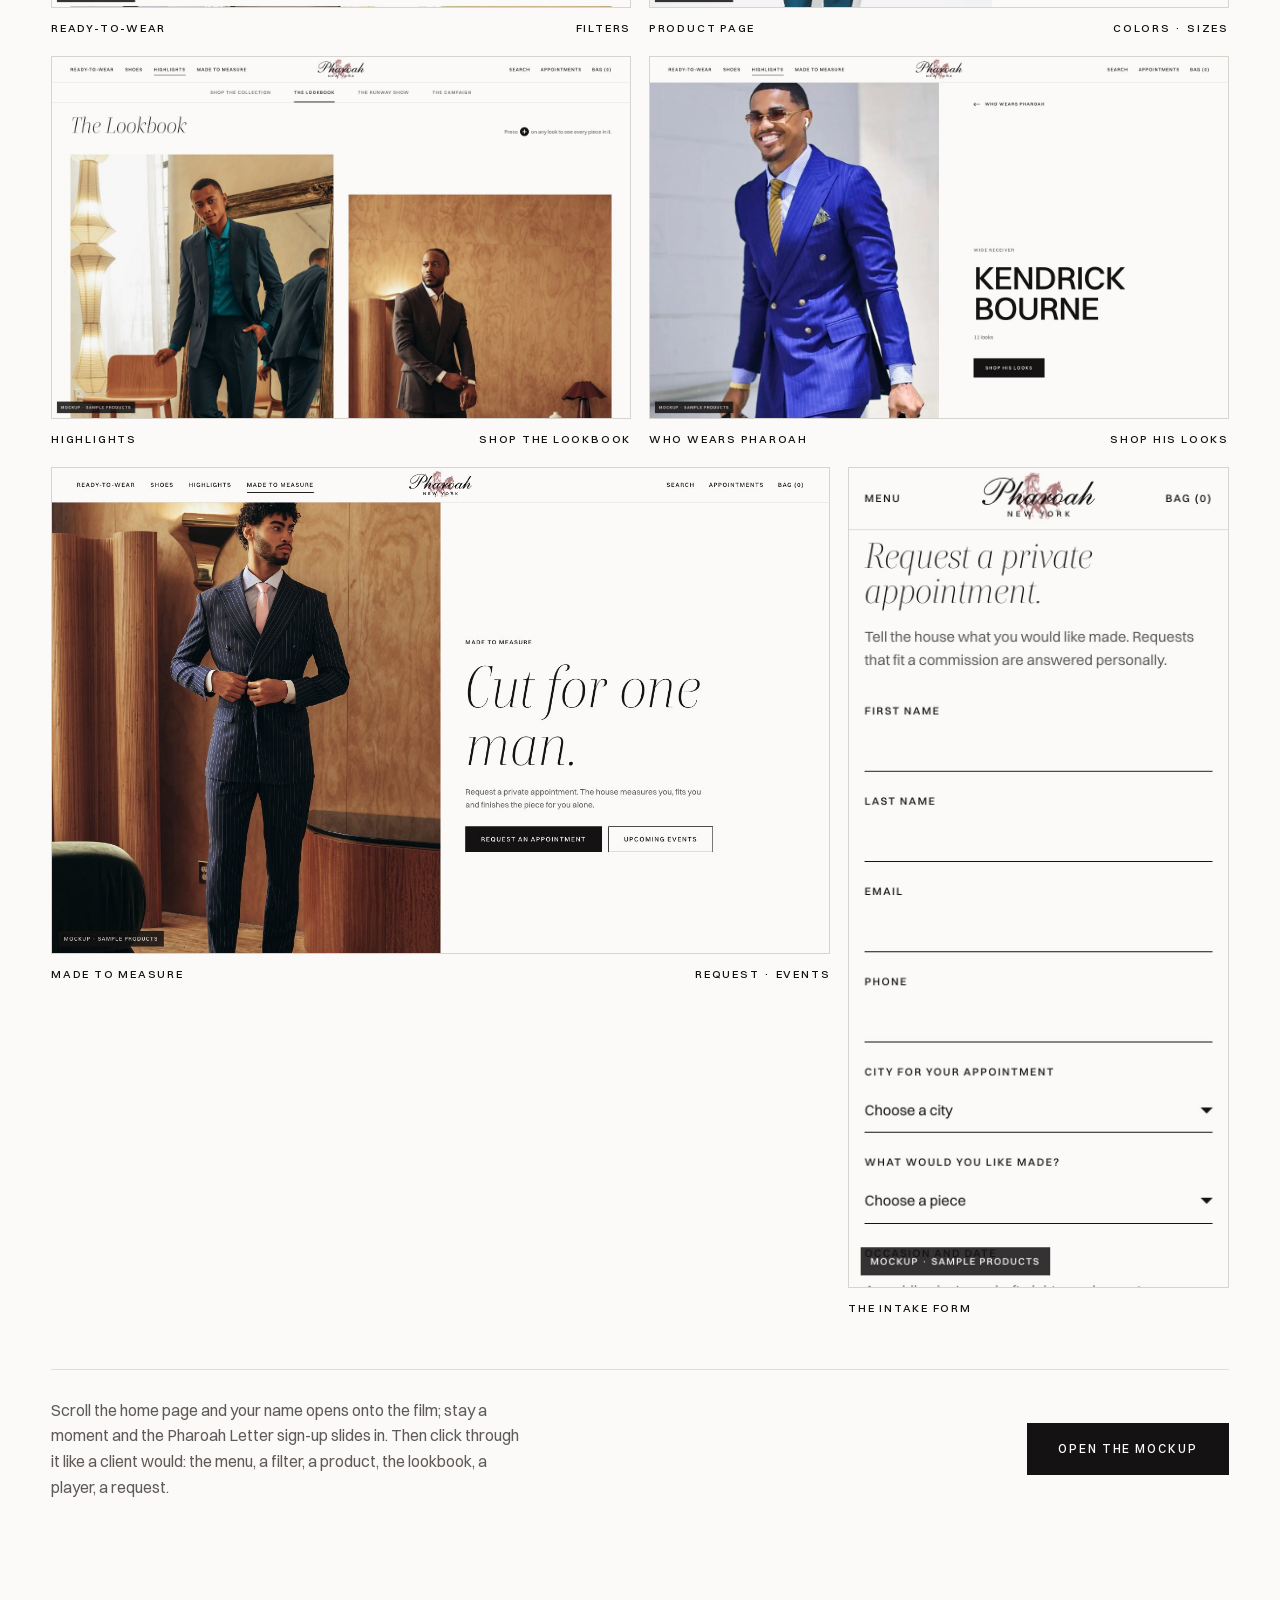
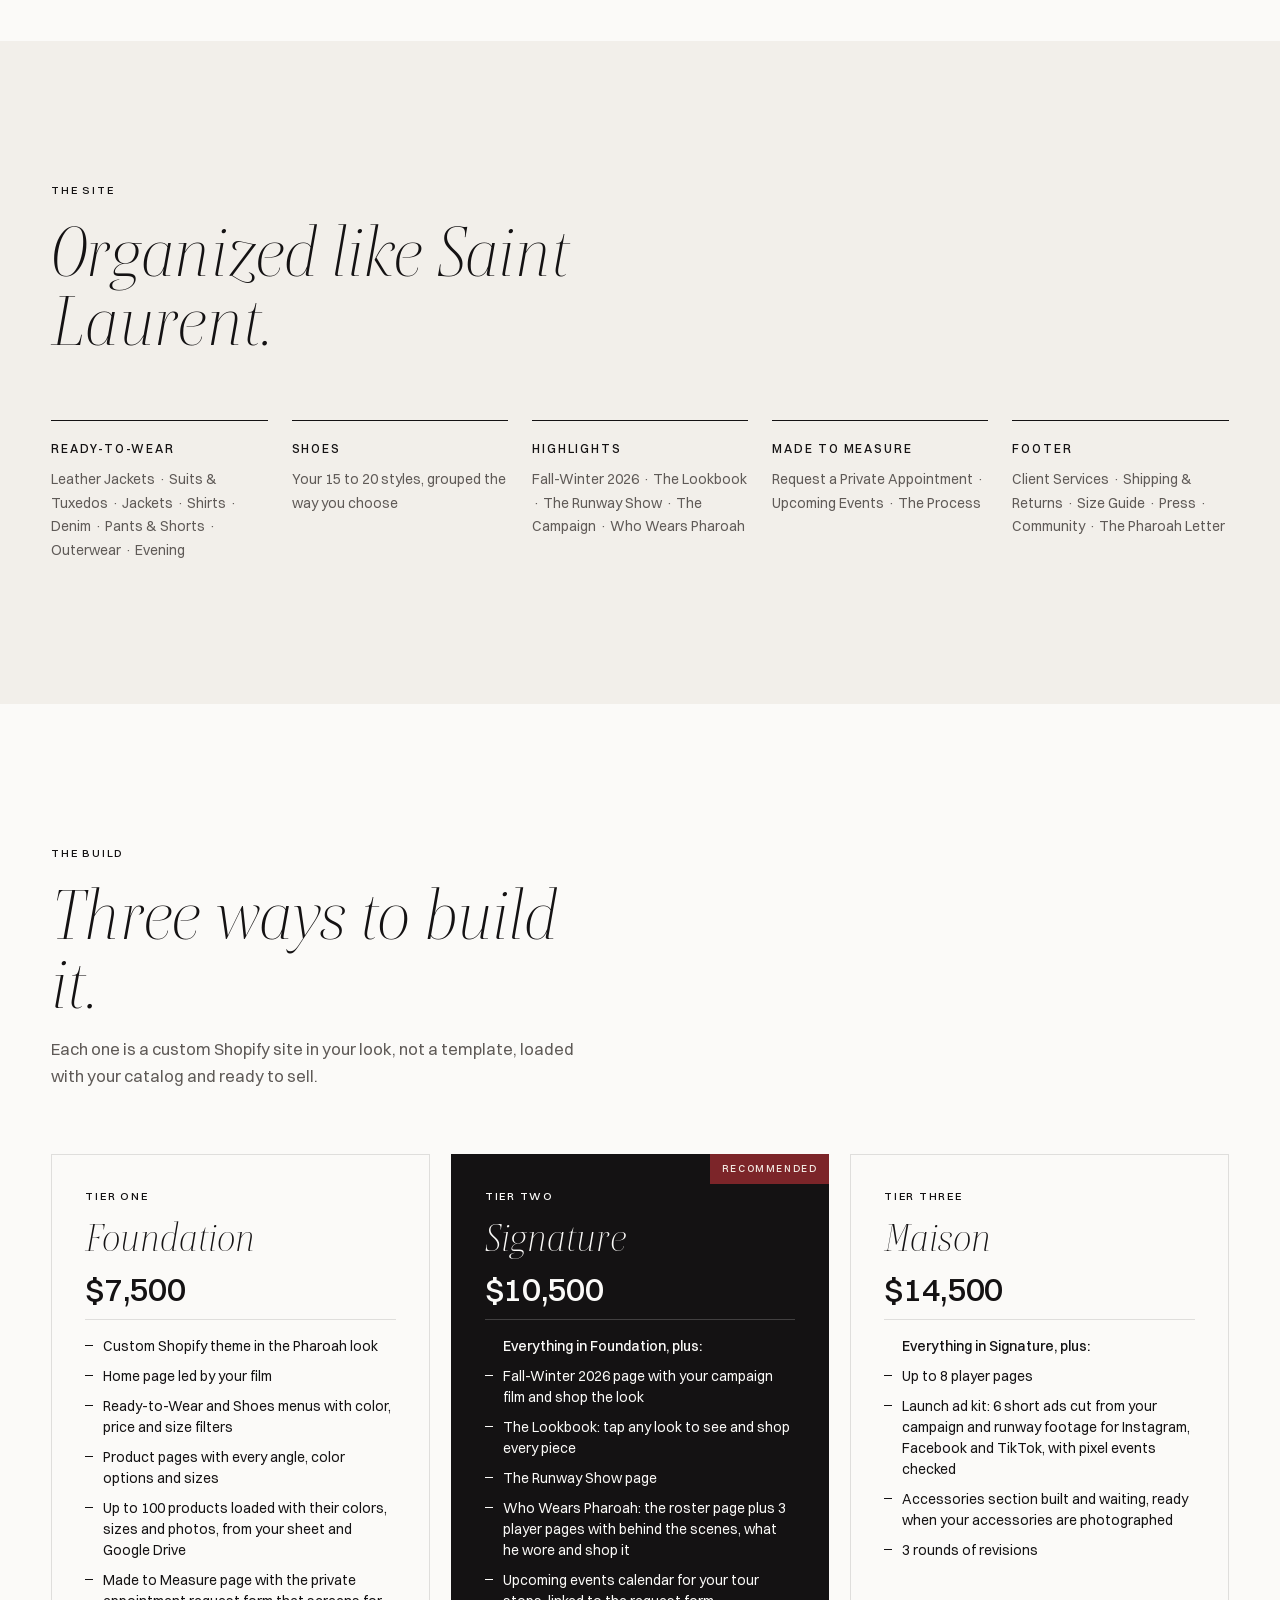
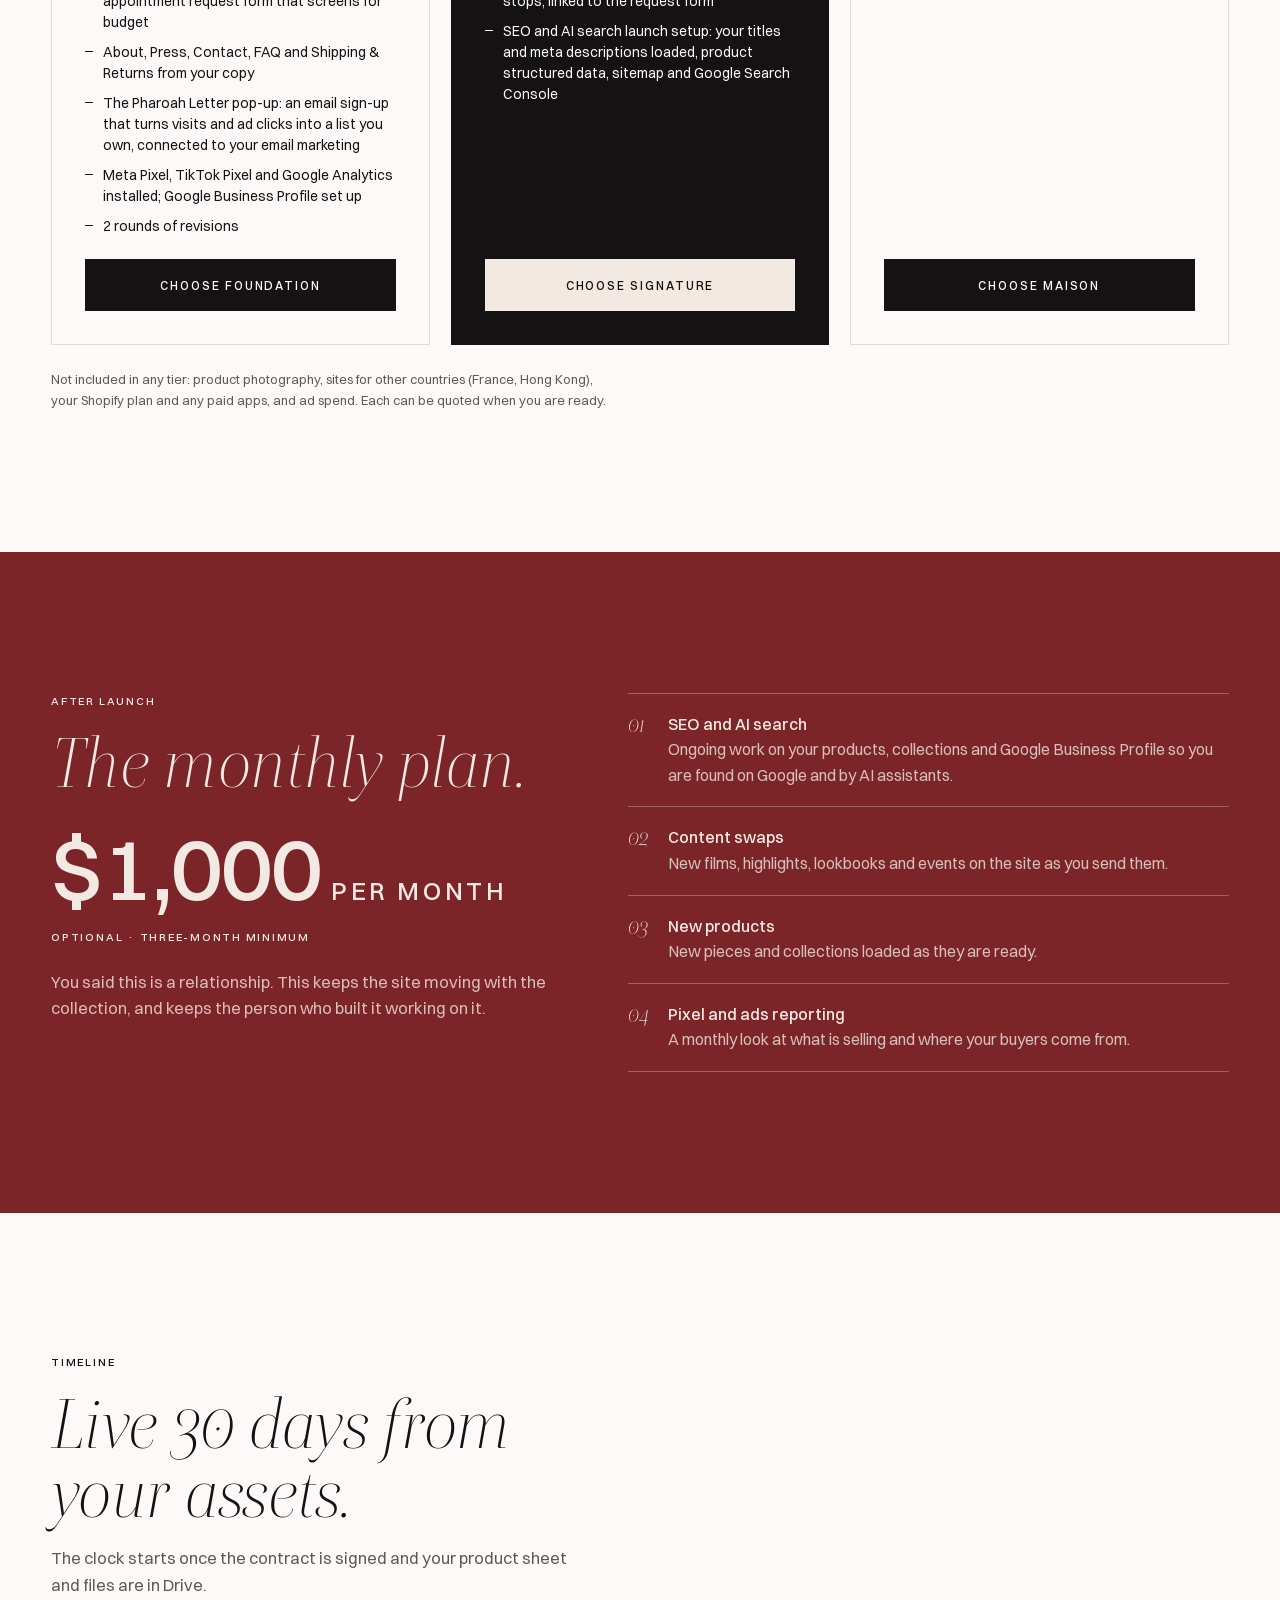
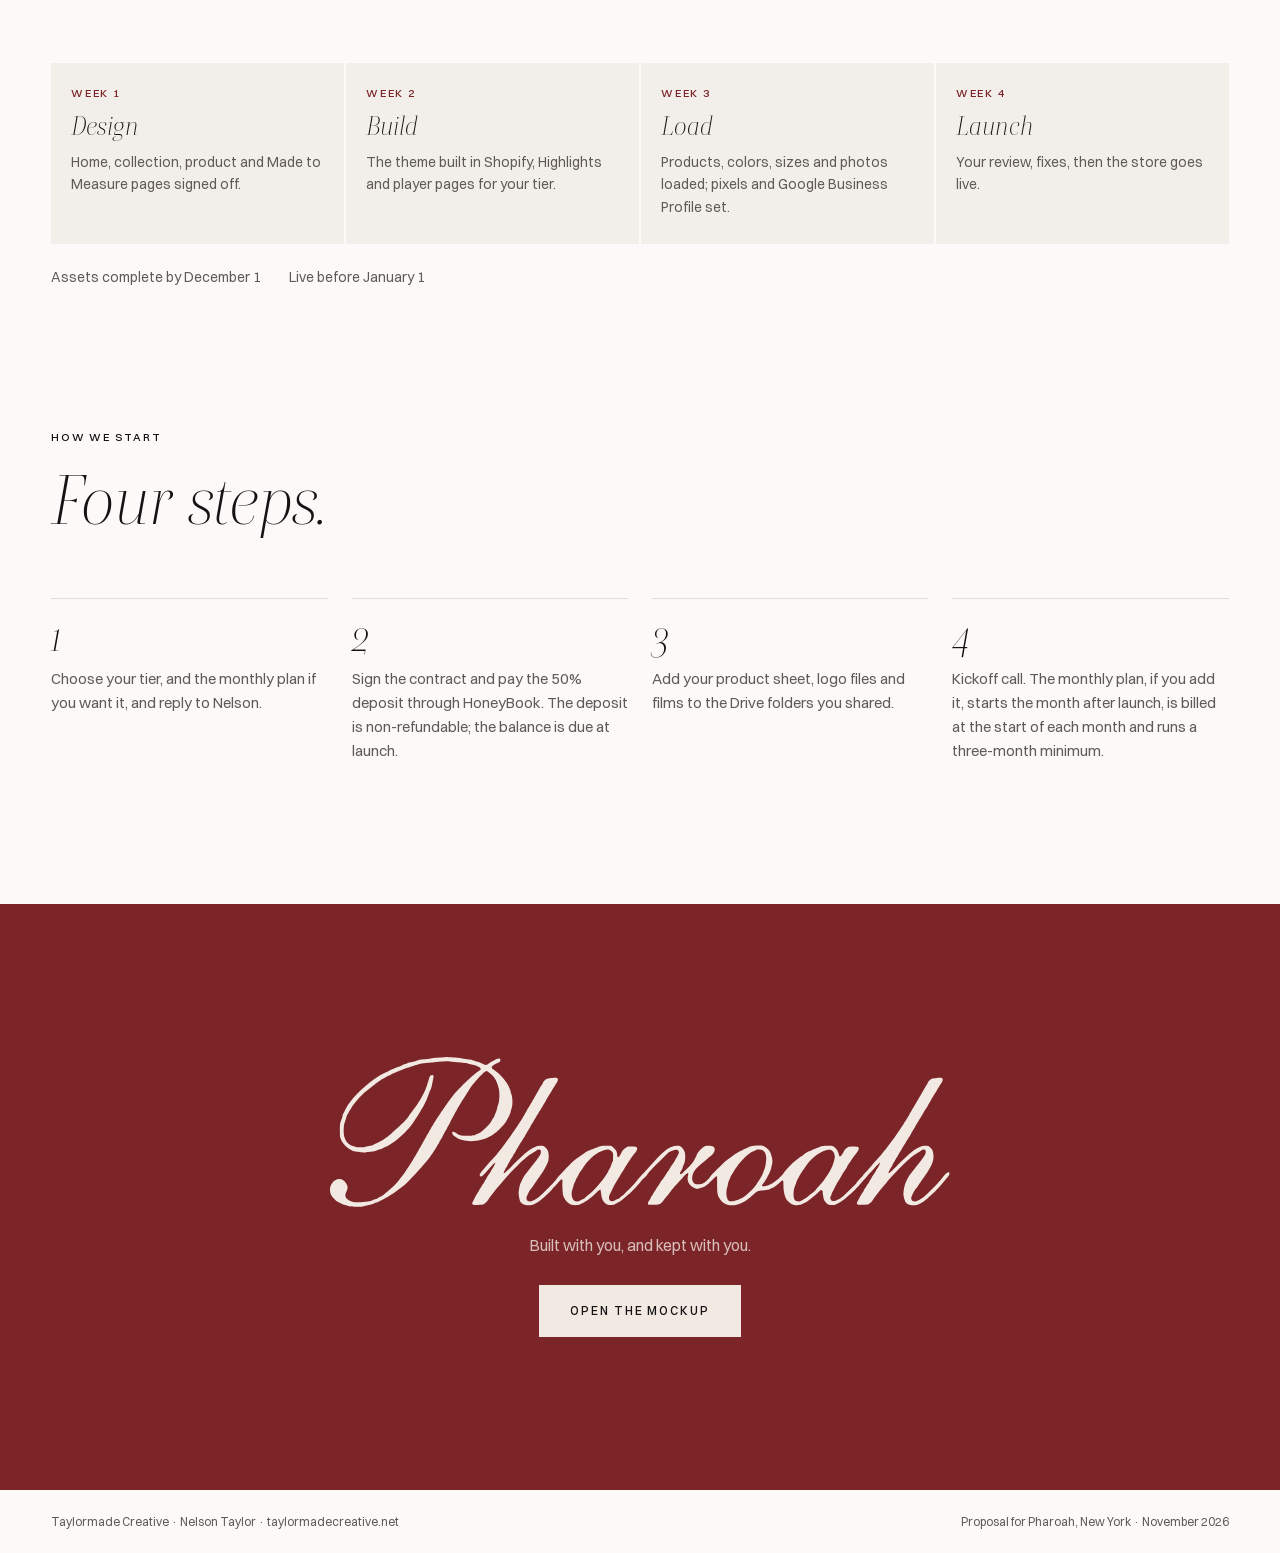
==== commit 2caf1e50: "Contract first, three-month minimum on the monthly plan, The Pharoah Letter pop-up Co-Authored-By: C" ====
--- a/index.html
+++ b/index.html
@@ -231,7 +231,7 @@
           <a class="shot shot--tall rv" style="--d:1" href="site/made-to-measure.html#request"><img src="shots/mtm-phone.jpg" alt="The request form on a phone" width="390" height="844" loading="lazy"><span class="label"><span>The intake form</span></span></a>
         </div>
         <div class="open">
-          <p>Scroll the home page and your name opens onto the film. Then click through it like a client would: the menu, a filter, a product, the lookbook, a player, a request.</p>
+          <p>Scroll the home page and your name opens onto the film; stay a moment and the Pharoah Letter sign-up slides in. Then click through it like a client would: the menu, a filter, a product, the lookbook, a player, a request.</p>
           <a class="btn" href="site/index.html">Open the mockup</a>
         </div>
       </div>
@@ -275,6 +275,7 @@
               <li>Up to 100 products loaded with their colors, sizes and photos, from your sheet and Google Drive</li>
               <li>Made to Measure page with the private appointment request form that screens for budget</li>
               <li>About, Press, Contact, FAQ and Shipping &amp; Returns from your copy</li>
+              <li>The Pharoah Letter pop-up: an email sign-up that turns visits and ad clicks into a list you own, connected to your email marketing</li>
               <li>Meta Pixel, TikTok Pixel and Google Analytics installed; Google Business Profile set up</li>
               <li>2 rounds of revisions</li>
             </ul>
@@ -321,6 +322,7 @@
           <p class="label">After launch</p>
           <h2 class="display" id="monthly-title" style="margin:18px 0 26px">The monthly plan.</h2>
           <p class="monthly__price">$1,000<small>per month</small></p>
+          <p class="label" style="margin-top:16px">Optional · three-month minimum</p>
           <p class="lede" style="margin-top:22px">You said this is a relationship. This keeps the site moving with the collection, and keeps the person who built it working on it.</p>
         </div>
         <ul>
@@ -338,7 +340,7 @@
         <div class="sec__head">
           <p class="label">Timeline</p>
           <h2 class="display" id="time-title">Live 30 days from your assets.</h2>
-          <p class="lede">The clock starts when your Google Drive and product sheet are complete.</p>
+          <p class="lede">The clock starts once the contract is signed and your product sheet and files are in Drive.</p>
         </div>
         <ol class="weeks">
           <li class="week rv"><b>Week 1</b><h3>Design</h3><p>Home, collection, product and Made to Measure pages signed off.</p></li>
@@ -358,10 +360,10 @@
           <h2 class="display" id="start-title">Four steps.</h2>
         </div>
         <ol class="start">
-          <li class="rv"><b>1</b><p>Choose your tier and reply to Nelson.</p></li>
-          <li class="rv" style="--d:1"><b>2</b><p>Sign and pay the 50% deposit through HoneyBook. The deposit is non-refundable; the balance is due at launch.</p></li>
-          <li class="rv" style="--d:2"><b>3</b><p>Share your Google Drive and product sheet. The folder setup is in our email.</p></li>
-          <li class="rv" style="--d:3"><b>4</b><p>Kickoff call. The monthly plan starts the month after launch and is billed at the start of each month.</p></li>
+          <li class="rv"><b>1</b><p>Choose your tier, and the monthly plan if you want it, and reply to Nelson.</p></li>
+          <li class="rv" style="--d:1"><b>2</b><p>Sign the contract and pay the 50% deposit through HoneyBook. The deposit is non-refundable; the balance is due at launch.</p></li>
+          <li class="rv" style="--d:2"><b>3</b><p>Add your product sheet, logo files and films to the Drive folders you shared.</p></li>
+          <li class="rv" style="--d:3"><b>4</b><p>Kickoff call. The monthly plan, if you add it, starts the month after launch, is billed at the start of each month and runs a three-month minimum.</p></li>
         </ol>
       </div>
     </section>
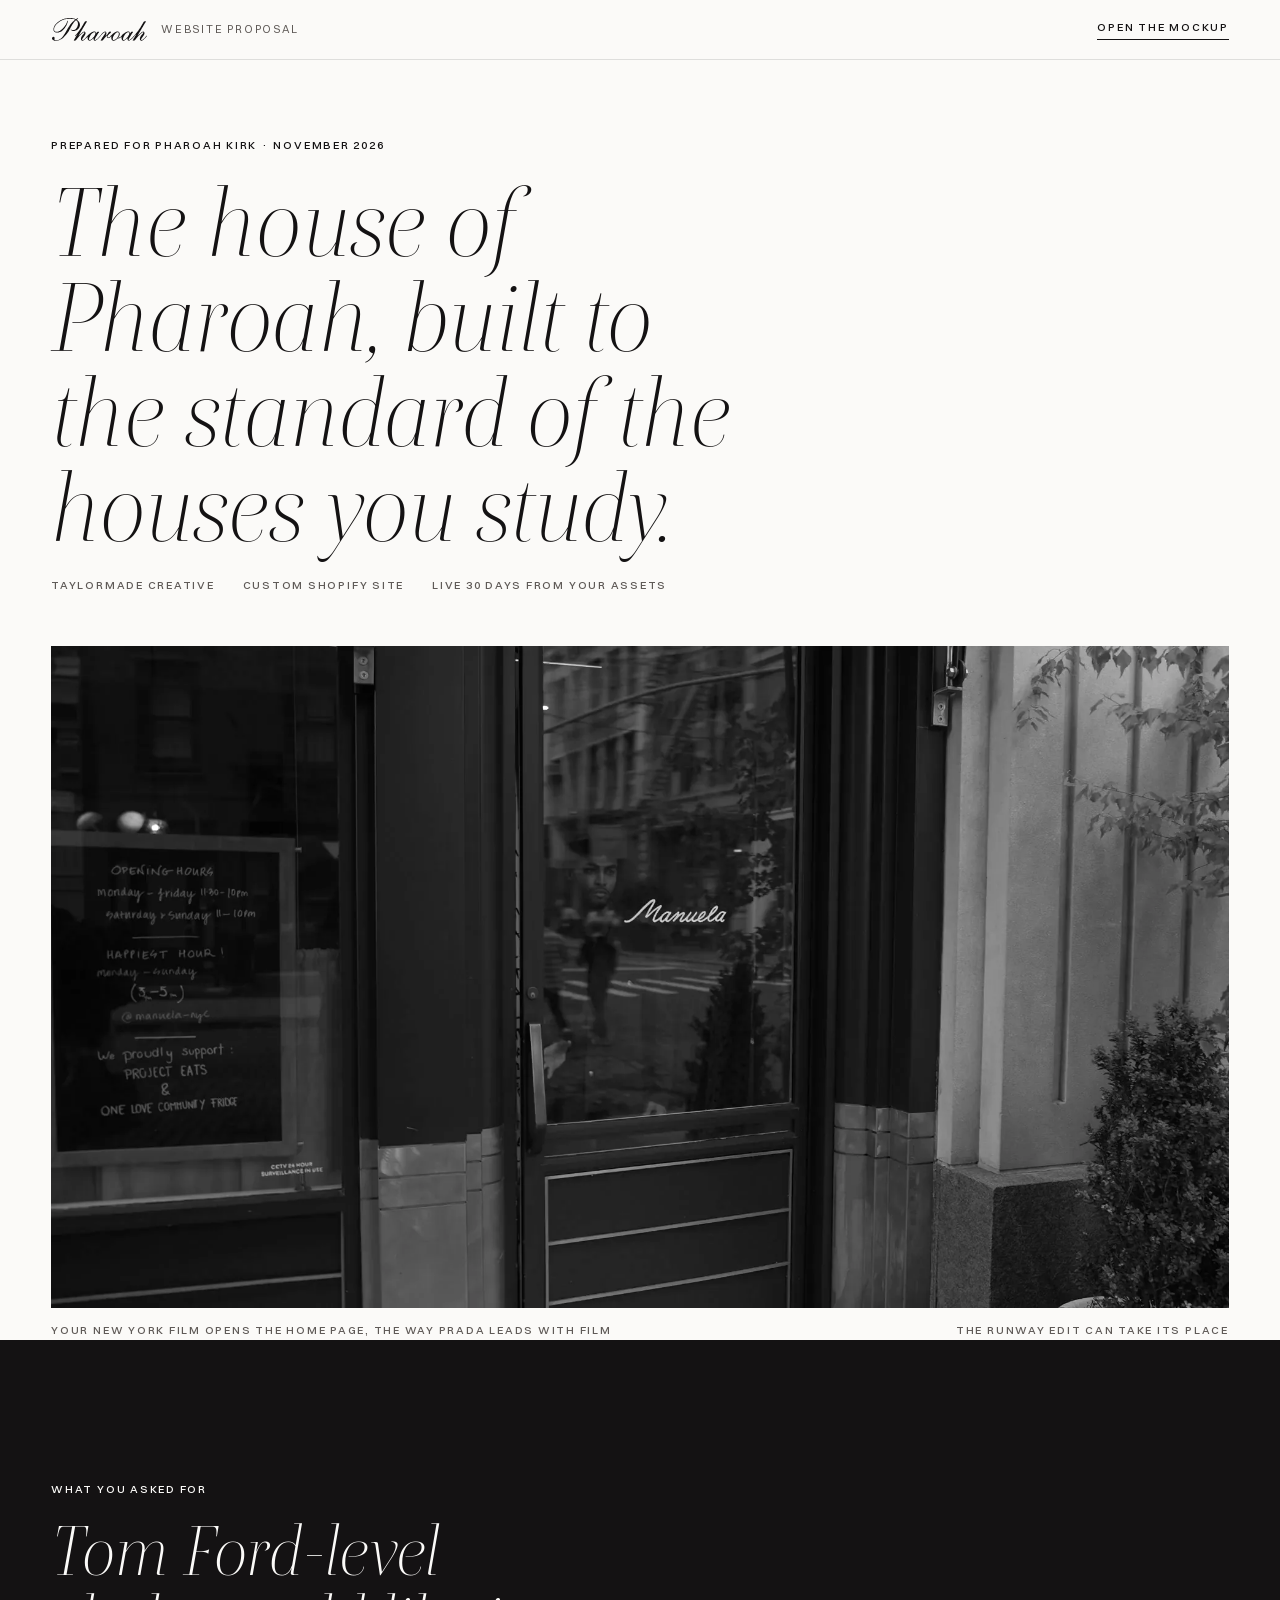
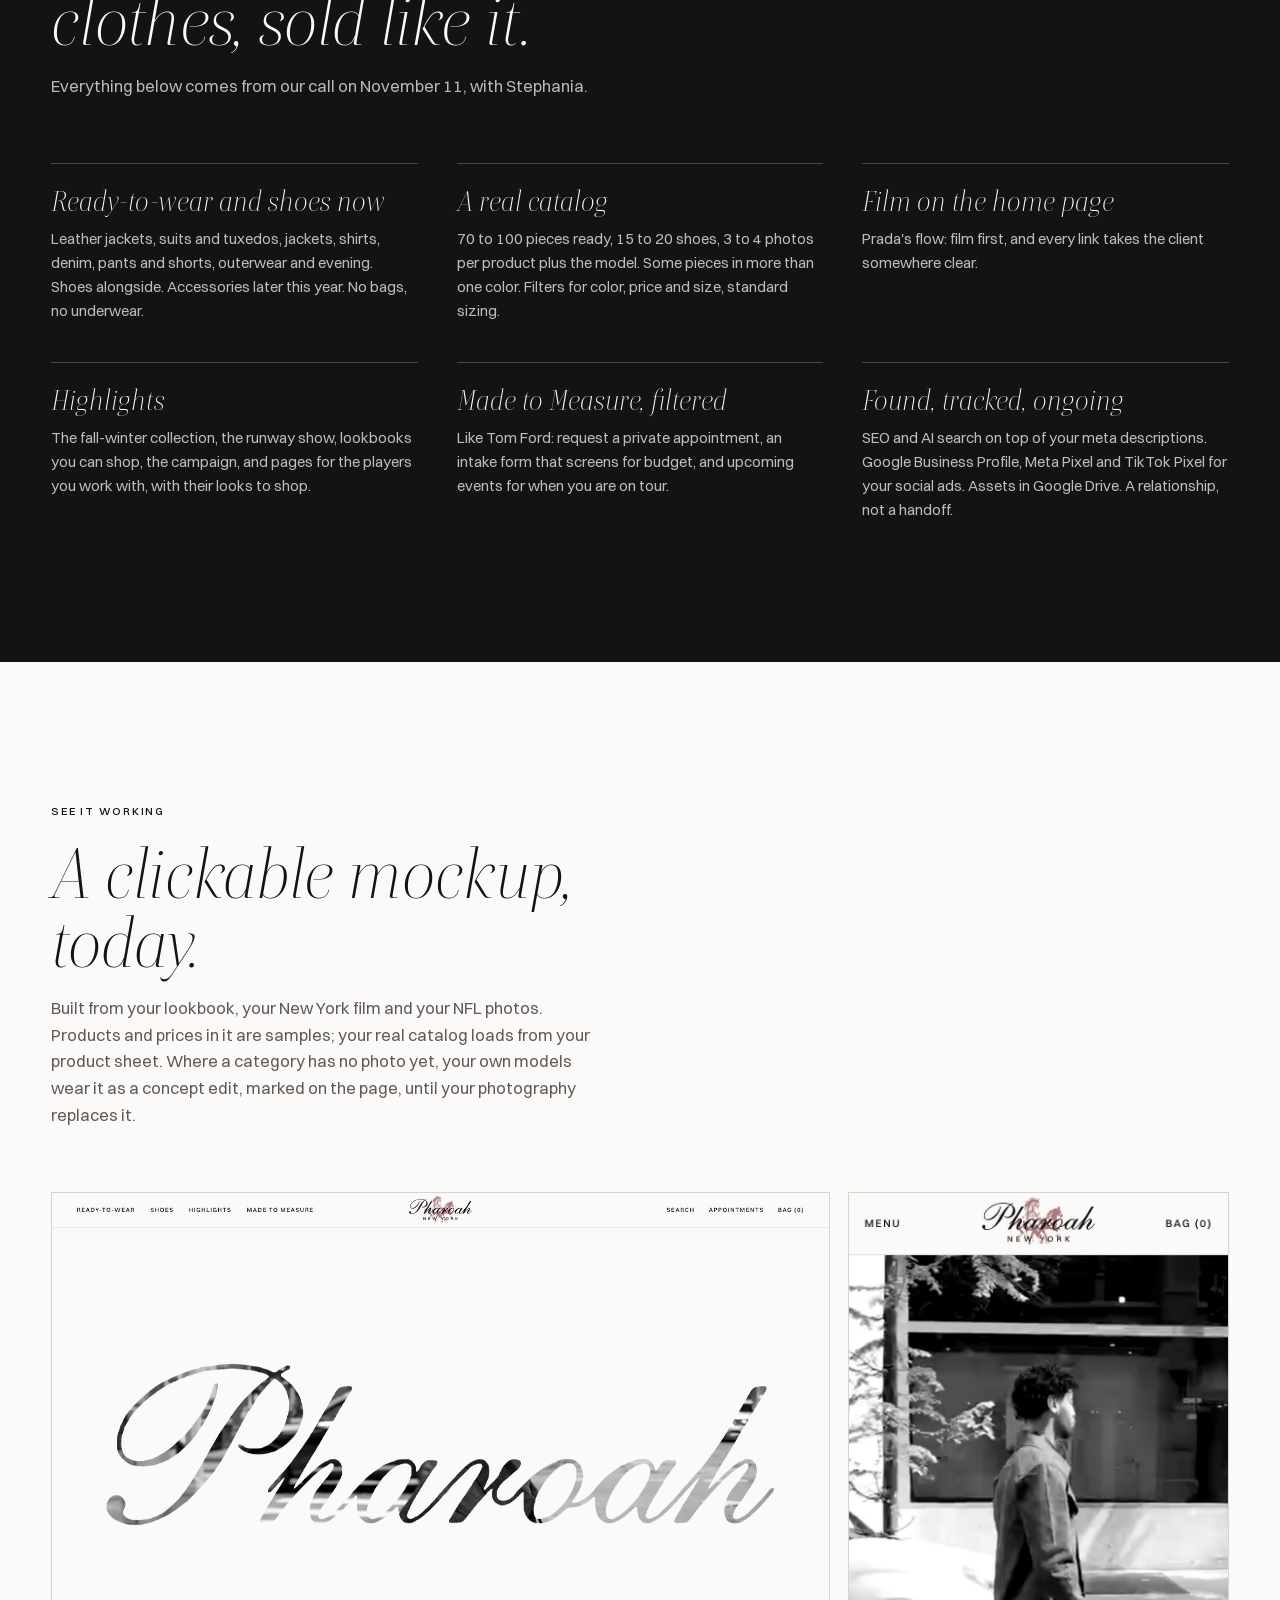
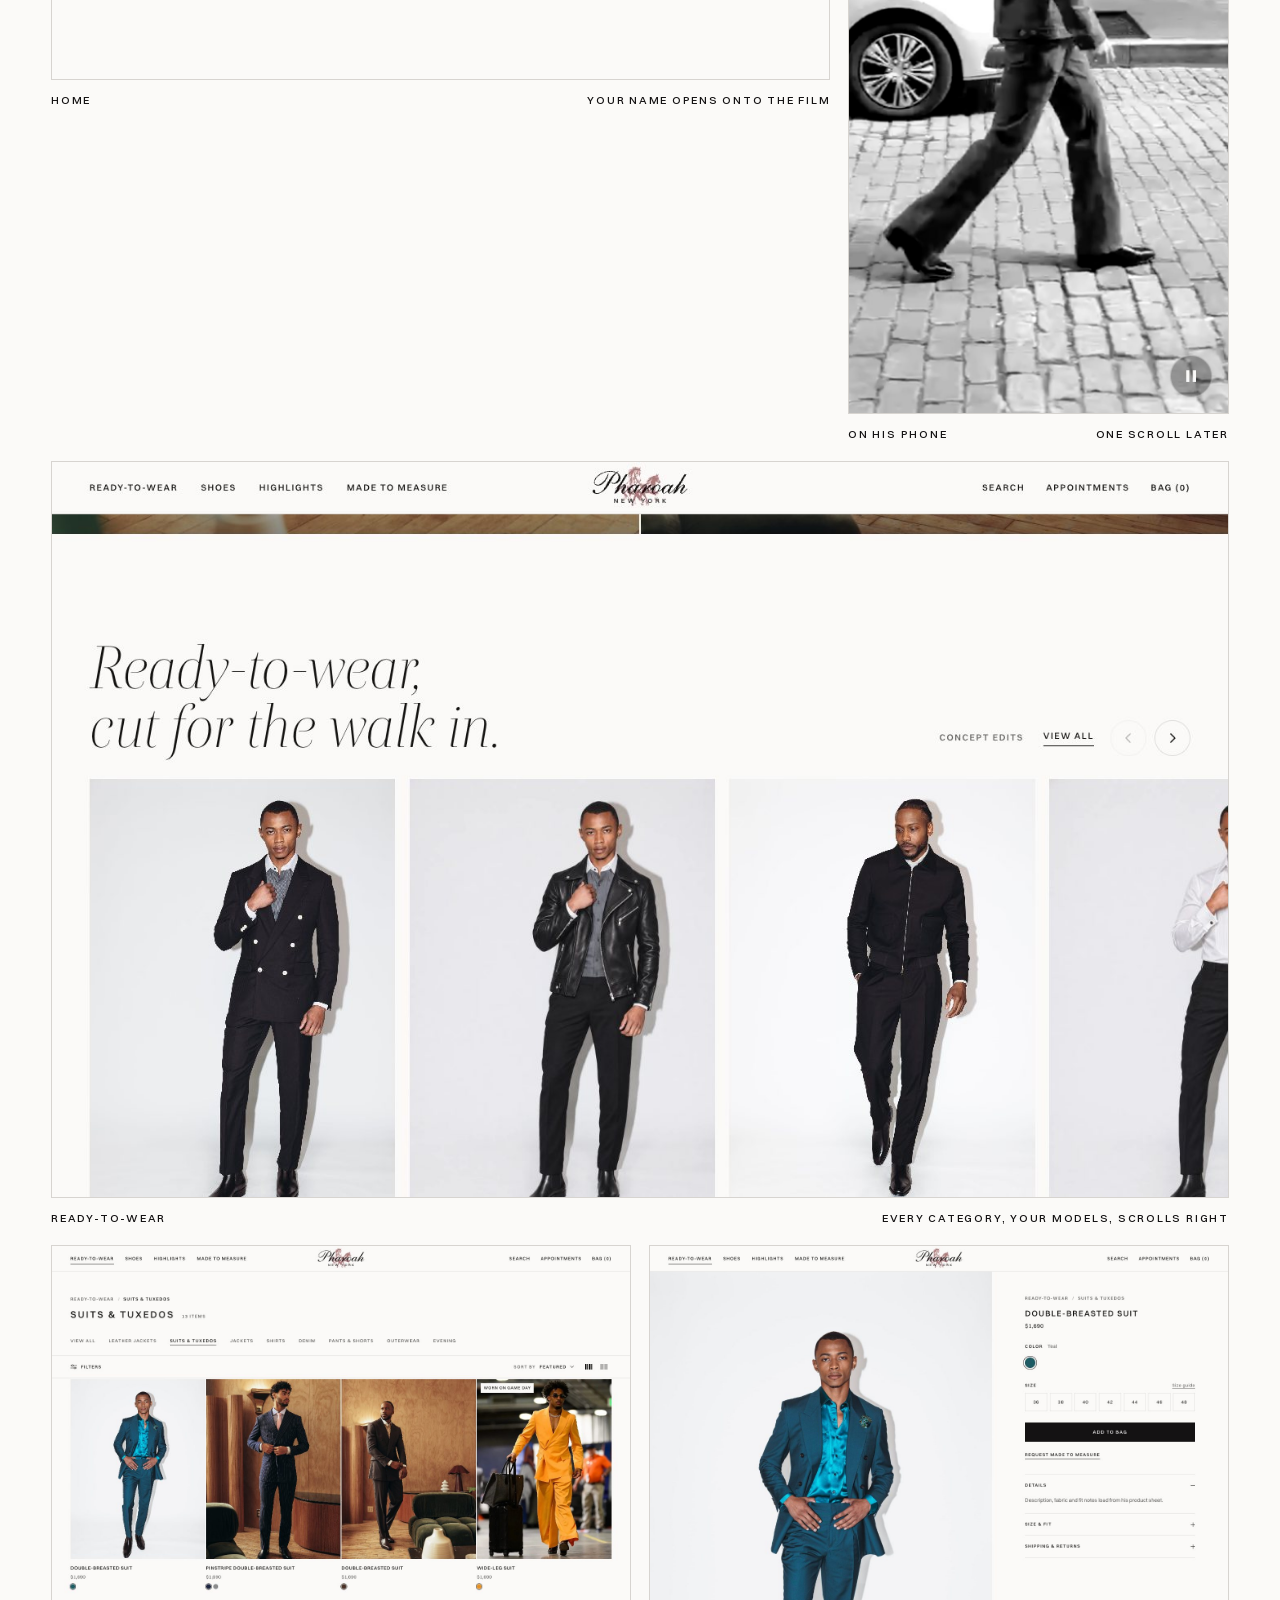
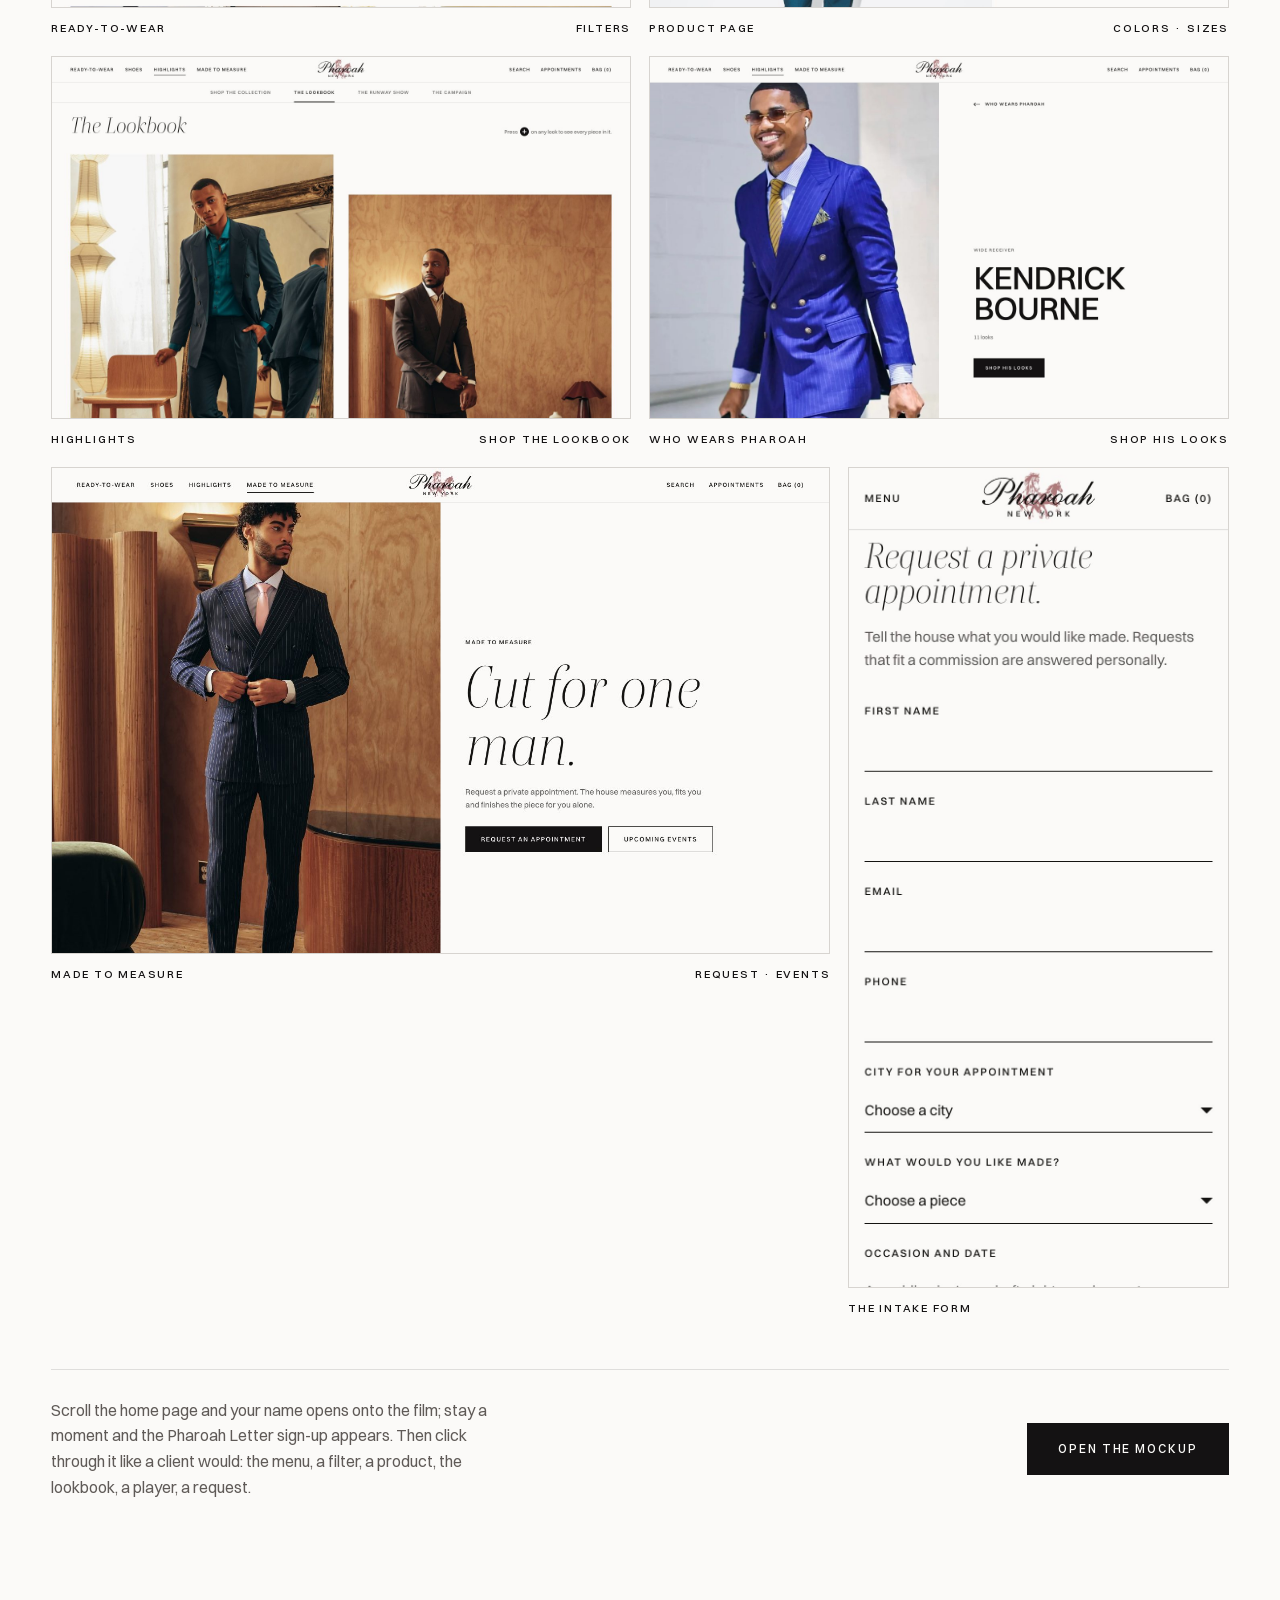
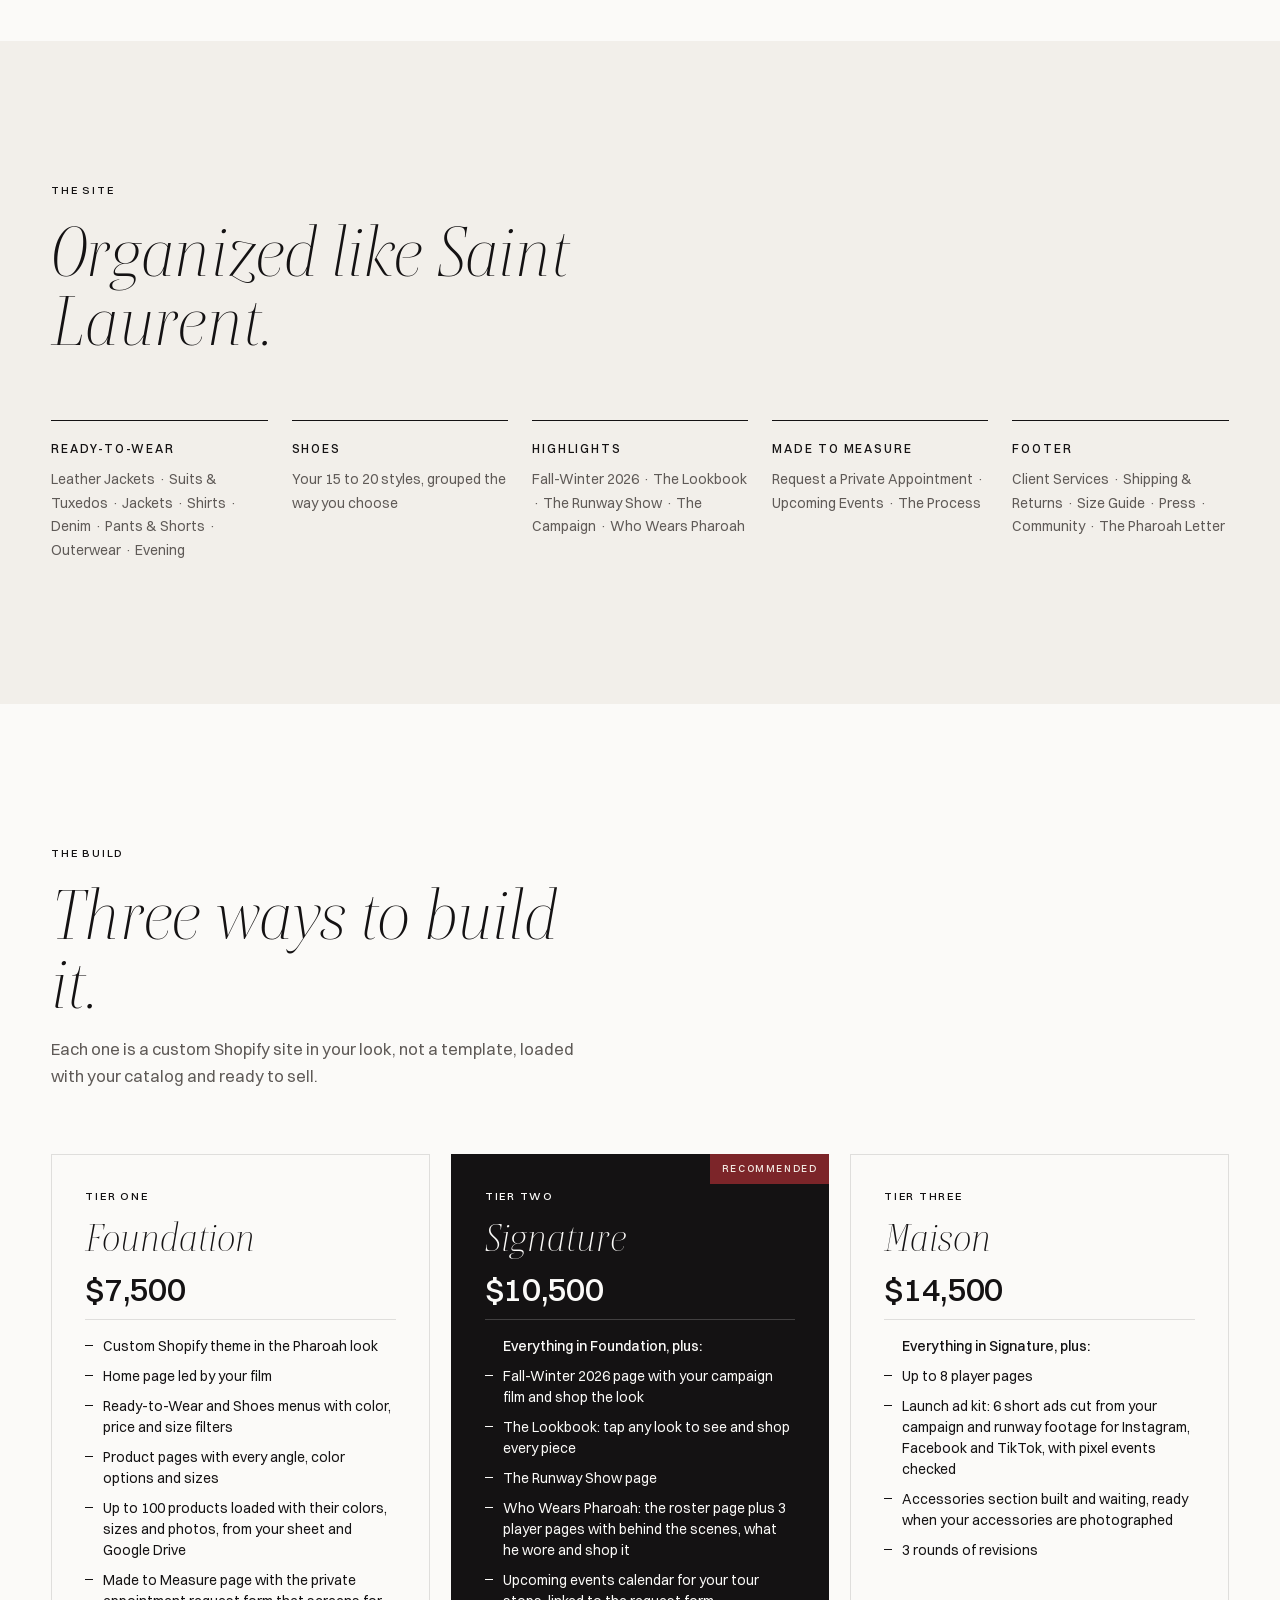
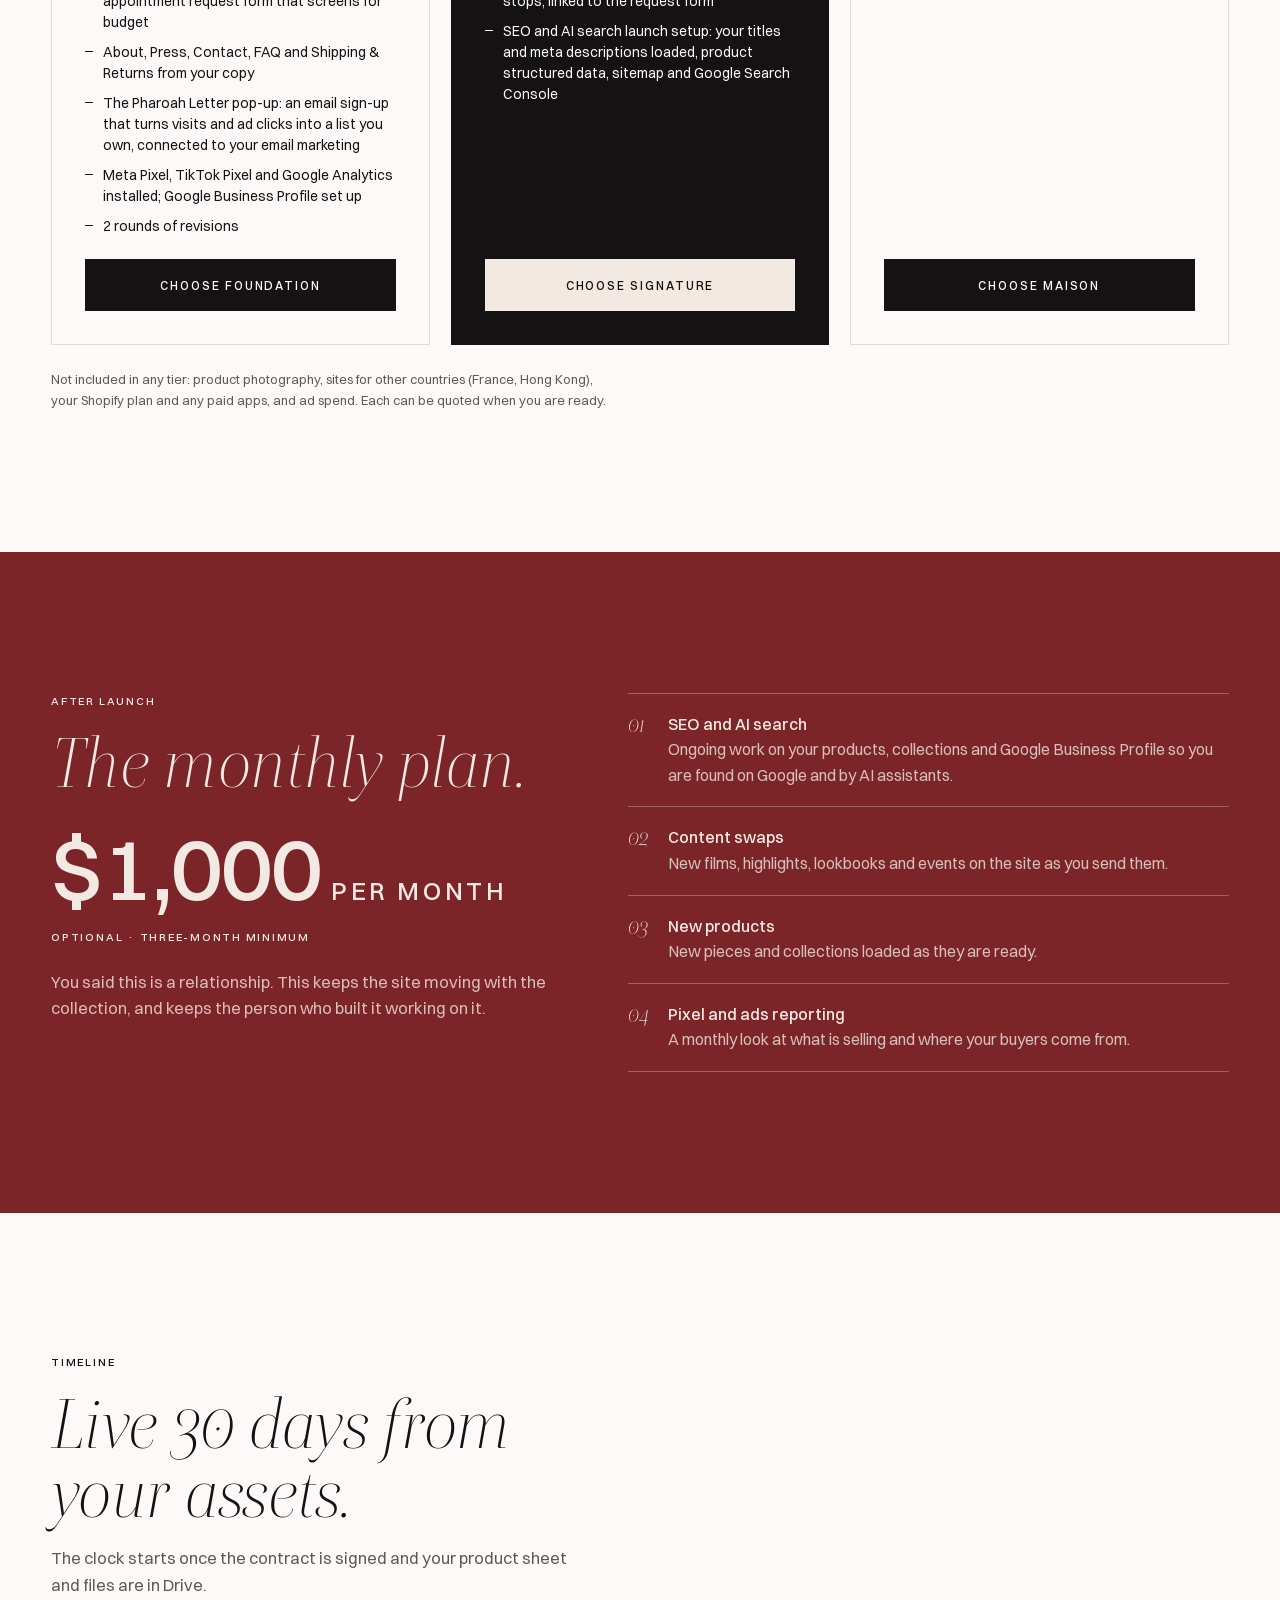
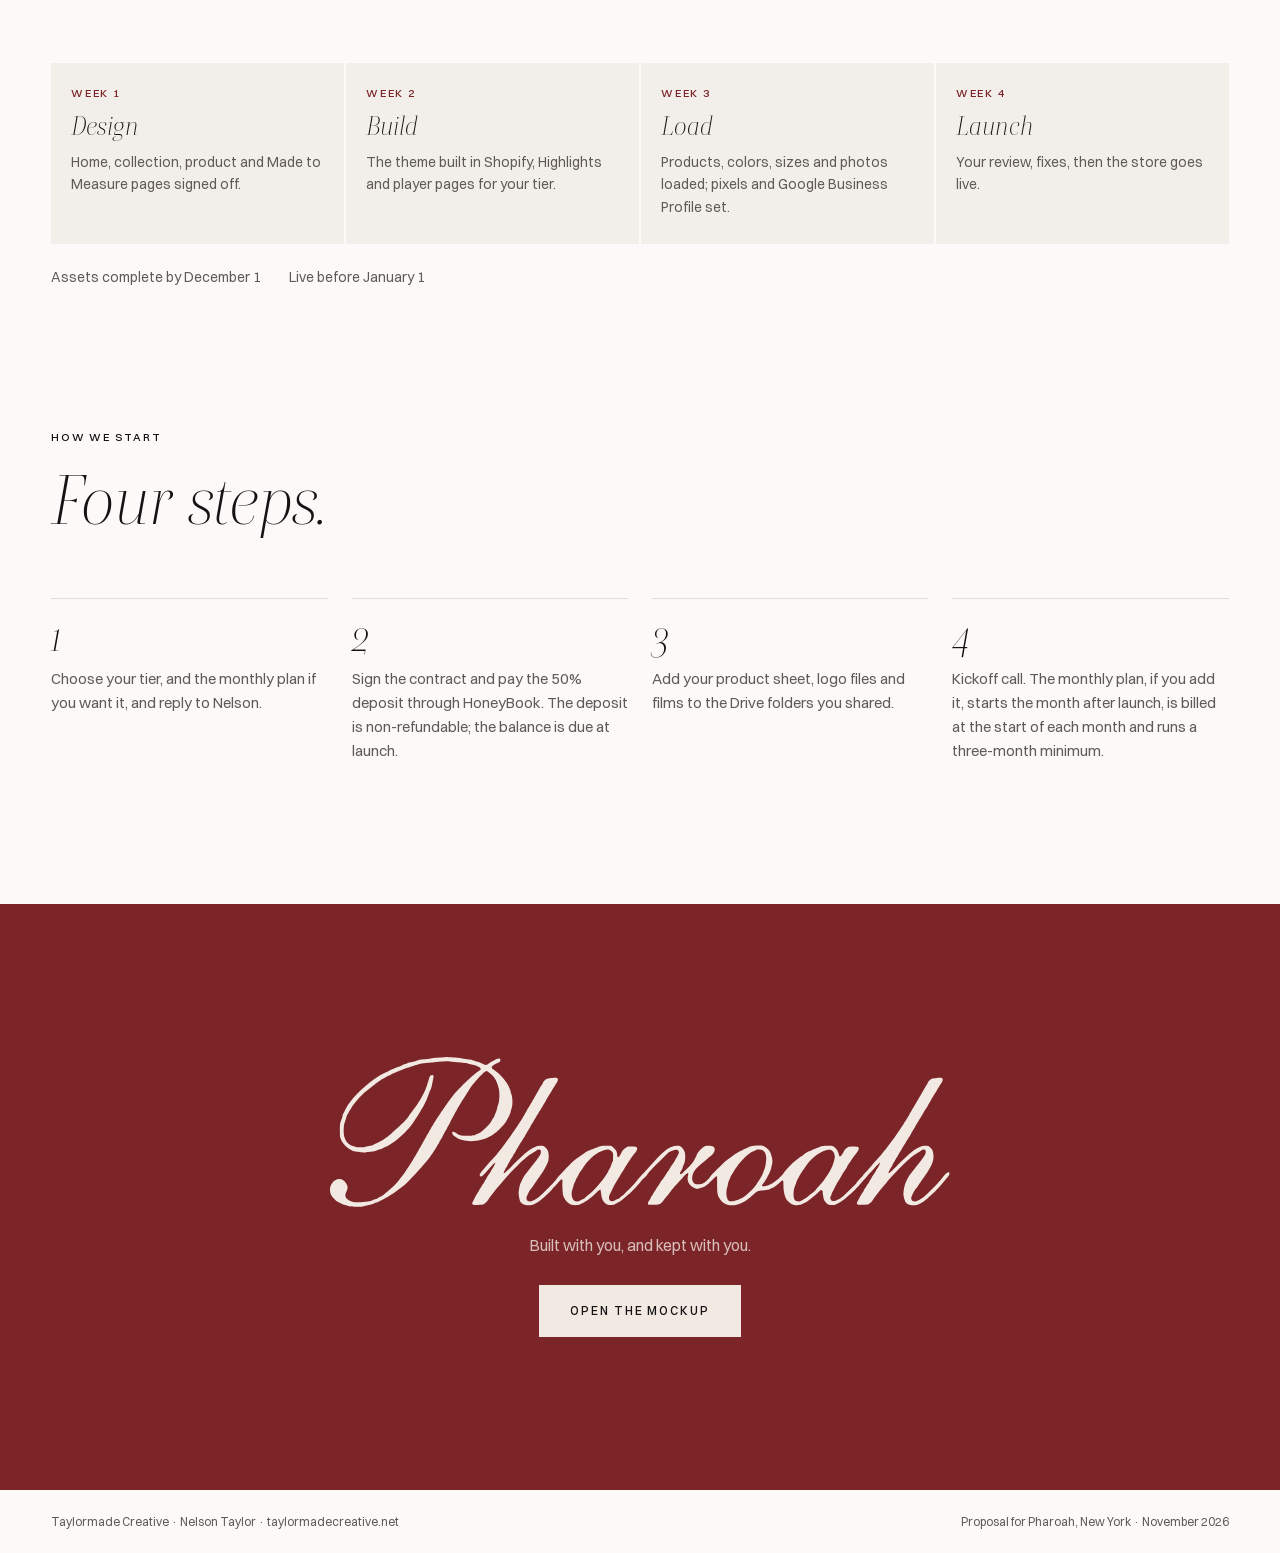
==== commit 0c93a08f: "Pharoah Letter pop-up: centered, dark backdrop, campaign photo Co-Authored-By: Claude Opus 5.5 <nore" ====
--- a/index.html
+++ b/index.html
@@ -9,6 +9,18 @@
   <meta name="robots" content="noindex, nofollow">
   <meta name="theme-color" content="#7C2529">
   <link rel="icon" href="site/assets/img/stallions-oxblood.png">
+  <meta name="description" content="A custom Shopify site for Pharoah, New York, with a clickable mockup. Prepared for Pharoah Kirk by Taylormade Creative.">
+  <meta property="og:type" content="website">
+  <meta property="og:site_name" content="Taylormade Creative">
+  <meta property="og:title" content="Pharoah, New York · Website proposal">
+  <meta property="og:description" content="Built to the standard of the houses you study. The proposal and a clickable mockup of your new site.">
+  <meta property="og:url" content="https://taylormadecreative.github.io/pharoah-proposal/">
+  <meta property="og:image" content="https://taylormadecreative.github.io/pharoah-proposal/og.jpg?v=1">
+  <meta property="og:image:width" content="1200">
+  <meta property="og:image:height" content="630">
+  <meta property="og:image:alt" content="Pharoah website proposal: a man in a dark jacket walking a New York street">
+  <meta name="twitter:card" content="summary_large_image">
+  <meta name="twitter:image" content="https://taylormadecreative.github.io/pharoah-proposal/og.jpg?v=1">
   <link rel="preload" href="site/assets/video/pharoah-bw-wide.webp" as="image" fetchpriority="high">
   <style>
     @font-face{font-family:"Switzer";src:url("site/assets/fonts/switzer-400.woff2") format("woff2");font-weight:400;font-display:swap}
@@ -231,7 +243,7 @@
           <a class="shot shot--tall rv" style="--d:1" href="site/made-to-measure.html#request"><img src="shots/mtm-phone.jpg" alt="The request form on a phone" width="390" height="844" loading="lazy"><span class="label"><span>The intake form</span></span></a>
         </div>
         <div class="open">
-          <p>Scroll the home page and your name opens onto the film; stay a moment and the Pharoah Letter sign-up slides in. Then click through it like a client would: the menu, a filter, a product, the lookbook, a player, a request.</p>
+          <p>Scroll the home page and your name opens onto the film; stay a moment and the Pharoah Letter sign-up appears. Then click through it like a client would: the menu, a filter, a product, the lookbook, a player, a request.</p>
           <a class="btn" href="site/index.html">Open the mockup</a>
         </div>
       </div>
